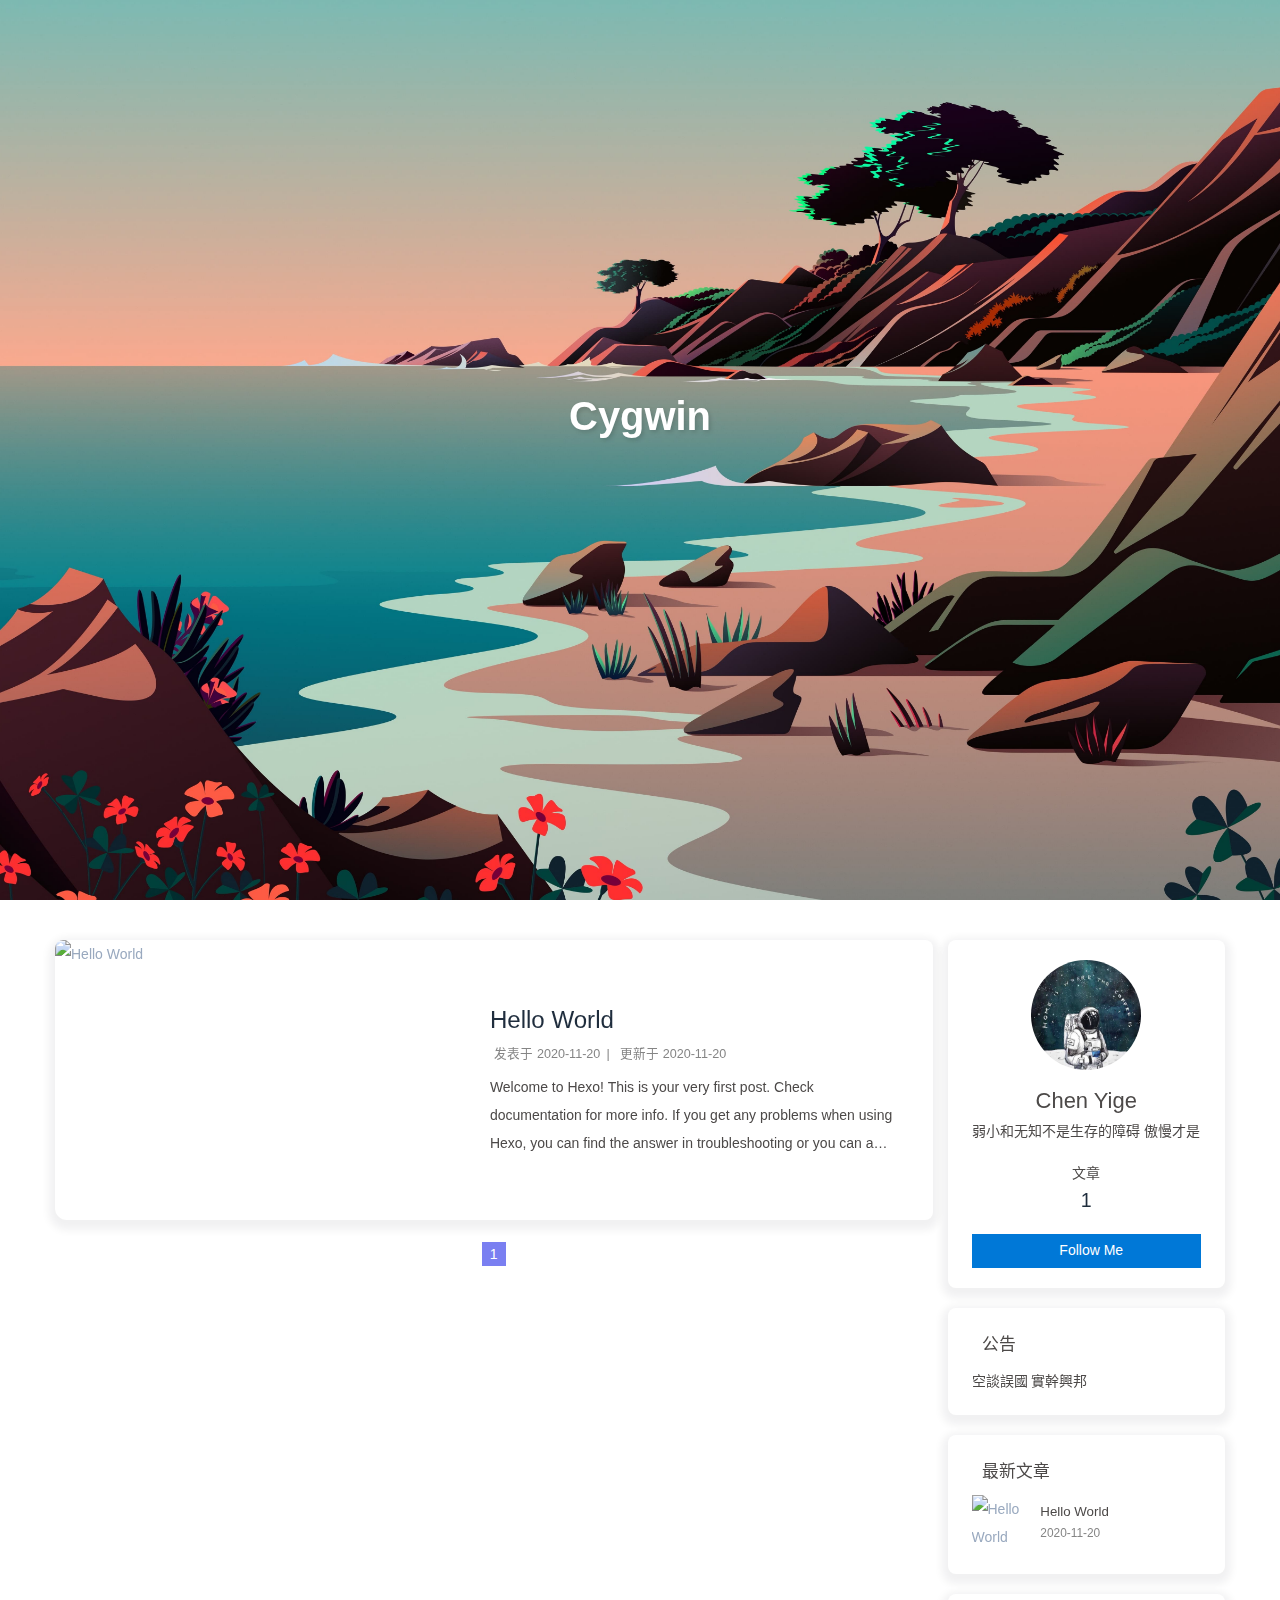
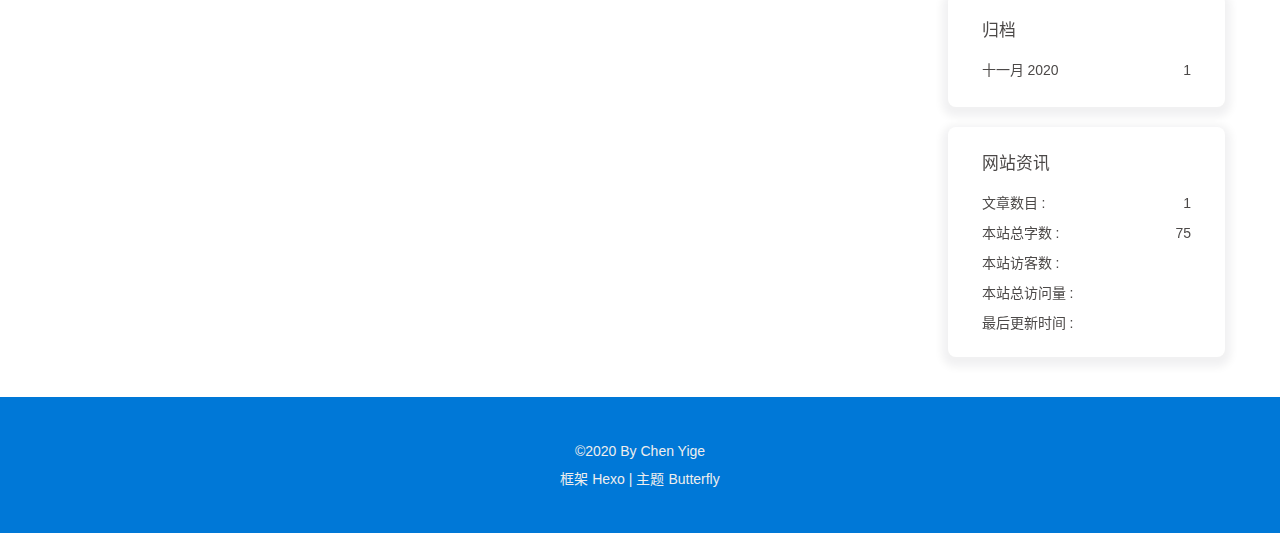
==== index.html @ 8d280da7 "Site updated: 2020-11-21 14:42:34" ====
<!DOCTYPE html><html lang="zh-CN" data-theme="light"><head><meta charset="UTF-8"><meta http-equiv="X-UA-Compatible" content="IE=edge"><meta name="viewport" content="width=device-width,initial-scale=1"><title>Cygwin</title><meta name="author" content="Chen Yige"><meta name="copyright" content="Chen Yige"><meta name="format-detection" content="telephone=no"><meta name="theme-color" content="#ffffff"><meta http-equiv="Cache-Control" content="no-transform"><meta http-equiv="Cache-Control" content="no-siteapp"><meta name="description" content="弱小和无知不是生存的障碍 傲慢才是">
<meta property="og:type" content="website">
<meta property="og:title" content="Cygwin">
<meta property="og:url" content="http://example.com/index.html">
<meta property="og:site_name" content="Cygwin">
<meta property="og:description" content="弱小和无知不是生存的障碍 傲慢才是">
<meta property="og:locale" content="zh_CN">
<meta property="og:image" content="http://example.com/images/avatar.jpg">
<meta property="article:author" content="Chen Yige">
<meta name="twitter:card" content="summary">
<meta name="twitter:image" content="http://example.com/images/avatar.jpg"><link rel="shortcut icon" href="/images/avatar2.jpg"><link rel="canonical" href="http://example.com/"><link rel="preconnect" href="//cdn.jsdelivr.net"/><link rel="preconnect" href="//busuanzi.ibruce.info"/><link rel="stylesheet" href="/css/index.css"><link rel="stylesheet" href="https://cdn.jsdelivr.net/npm/@fortawesome/fontawesome-free/css/all.min.css"><link rel="stylesheet" href="https://cdn.jsdelivr.net/npm/@fancyapps/fancybox@latest/dist/jquery.fancybox.min.css"><script>var GLOBAL_CONFIG = { 
  root: '/',
  hexoversion: '5.2.0',
  algolia: undefined,
  localSearch: undefined,
  translate: undefined,
  noticeOutdate: undefined,
  highlight: {"plugin":"highlighjs","highlightCopy":true,"highlightLang":true},
  copy: {
    success: '复制成功',
    error: '复制错误',
    noSupport: '浏览器不支持'
  },
  relativeDate: {
    homepage: false,
    post: false
  },
  runtime: '',
  date_suffix: {
    just: '刚刚',
    min: '分钟前',
    hour: '小时前',
    day: '天前',
    month: '个月前'
  },
  copyright: undefined,
  ClickShowText: undefined,
  lightbox: 'fancybox',
  Snackbar: undefined,
  justifiedGallery: {
    js: 'https://cdn.jsdelivr.net/npm/justifiedGallery/dist/js/jquery.justifiedGallery.min.js',
    css: 'https://cdn.jsdelivr.net/npm/justifiedGallery/dist/css/justifiedGallery.min.css'
  },
  isPhotoFigcaption: false,
  islazyload: false,
  isanchor: false
};

var saveToLocal = {
  set: function setWithExpiry(key, value, ttl) {
    const now = new Date()
    const expiryDay = ttl * 86400000
    const item = {
      value: value,
      expiry: now.getTime() + expiryDay,
    }
    localStorage.setItem(key, JSON.stringify(item))
  },

  get: function getWithExpiry(key) {
    const itemStr = localStorage.getItem(key)

    if (!itemStr) {
      return undefined
    }
    const item = JSON.parse(itemStr)
    const now = new Date()

    if (now.getTime() > item.expiry) {
      localStorage.removeItem(key)
      return undefined
    }
    return item.value
  }
}</script><script id="config_change">var GLOBAL_CONFIG_SITE = { 
  isPost: false,
  isHome: true,
  isHighlightShrink: true,
  isSidebar: false,
  postUpdate: '2020-11-21 14:42:32'
}</script><noscript><style type="text/css">
  #nav {
    opacity: 1
  }
  .justified-gallery img {
    opacity: 1
  }

  #recent-posts time,
  #post-meta time {
    display: inline !important
  }
</style></noscript><script>(function () {
  window.activateDarkMode = function () {
    document.documentElement.setAttribute('data-theme', 'dark')
    if (document.querySelector('meta[name="theme-color"]') !== null) {
      document.querySelector('meta[name="theme-color"]').setAttribute('content', '#0d0d0d')
    }
  }
  window.activateLightMode = function () {
    document.documentElement.setAttribute('data-theme', 'light')
    if (document.querySelector('meta[name="theme-color"]') !== null) {
      document.querySelector('meta[name="theme-color"]').setAttribute('content', '#ffffff')
    }
  }

  const autoChangeMode = '1'
  const t = saveToLocal.get('theme')
  if (autoChangeMode === '1') {
    const isDarkMode = window.matchMedia('(prefers-color-scheme: dark)').matches
    const isLightMode = window.matchMedia('(prefers-color-scheme: light)').matches
    const isNotSpecified = window.matchMedia('(prefers-color-scheme: no-preference)').matches
    const hasNoSupport = !isDarkMode && !isLightMode && !isNotSpecified

    if (t === undefined) {
      if (isLightMode) activateLightMode()
      else if (isDarkMode) activateDarkMode()
      else if (isNotSpecified || hasNoSupport) {
        const now = new Date()
        const hour = now.getHours()
        const isNight = hour <= 6 || hour >= 18
        isNight ? activateDarkMode() : activateLightMode()
      }
      window.matchMedia('(prefers-color-scheme: dark)').addListener(function (e) {
        if (saveToLocal.get('theme') === undefined) {
          e.matches ? activateDarkMode() : activateLightMode()
        }
      })
    } else if (t === 'light') activateLightMode()
    else activateDarkMode()
  } else if (autoChangeMode === '2') {
    const now = new Date()
    const hour = now.getHours()
    const isNight = hour <= 6 || hour >= 18
    if (t === undefined) isNight ? activateDarkMode() : activateLightMode()
    else if (t === 'light') activateLightMode()
    else activateDarkMode()
  } else {
    if (t === 'dark') activateDarkMode()
    else if (t === 'light') activateLightMode()
  }
})()</script><meta name="generator" content="Hexo 5.2.0"></head><body><div id="mobile-sidebar"><div id="menu_mask"></div><div id="mobile-sidebar-menus"><div class="mobile_author_icon"><img class="avatar-img" src="/images/avatar.jpg" onerror="onerror=null;src='/img/friend_404.gif'" alt="avatar"/></div><div class="mobile_post_data"><div class="mobile_data_item is-center"><div class="mobile_data_link"><a href="/archives/"><div class="headline">文章</div><div class="length_num">1</div></a></div></div></div><hr/><div class="menus_items"><div class="menus_item"><a class="site-page" href="/"><i class="fa-fw fas fa-home"></i><span> 主页</span></a></div><div class="menus_item"><a class="site-page" href="/archives/"><i class="fa-fw fas fa-archive"></i><span> 归档</span></a></div><div class="menus_item"><a class="site-page" href="javascript:void(0);"><i class="fa-fw fas fa-list"></i><span> 清单</span><i class="fas fa-chevron-down expand"></i></a><ul class="menus_item_child"><li><a class="site-page" href="/music/"><i class="fa-fw fas fa-music"></i><span> 音乐</span></a></li></ul></div></div></div></div><div id="body-wrap"><div id="web_bg"></div><header class="full_page" id="page-header" style="background-image: url(/images/wallpaper.jpg)"><nav id="nav"><span id="blog_name"><a id="site-name" href="/">Cygwin</a></span><span id="menus"><div class="menus_items"><div class="menus_item"><a class="site-page" href="/"><i class="fa-fw fas fa-home"></i><span> 主页</span></a></div><div class="menus_item"><a class="site-page" href="/archives/"><i class="fa-fw fas fa-archive"></i><span> 归档</span></a></div><div class="menus_item"><a class="site-page" href="javascript:void(0);"><i class="fa-fw fas fa-list"></i><span> 清单</span><i class="fas fa-chevron-down expand"></i></a><ul class="menus_item_child"><li><a class="site-page" href="/music/"><i class="fa-fw fas fa-music"></i><span> 音乐</span></a></li></ul></div></div><span class="close" id="toggle-menu"><a class="site-page"><i class="fas fa-bars fa-fw"></i></a></span></span></nav><div id="site-info"><h1 id="site-title">Cygwin</h1><div id="site-subtitle"><span id="subtitle"></span></div></div><div id="scroll-down"><i class="fas fa-angle-down scroll-down-effects"></i></div></header><main class="layout_page" id="content-inner"><div class="recent-posts" id="recent-posts"><div class="recent-post-item"><div class="post_cover left_radius"><a href="/2020/11/20/hello-world/" title="Hello World">     <img class="post_bg" src="https://cdn.jsdelivr.net/npm/butterfly-extsrc@1/img/default.jpg" onerror="this.onerror=null;this.src='/img/404.jpg'" alt="Hello World"></a></div><div class="recent-post-info"><a class="article-title" href="/2020/11/20/hello-world/" title="Hello World">Hello World</a><div class="article-meta-wrap"><span class="post-meta-date"><i class="far fa-calendar-alt"></i><span class="article-meta-label">发表于</span><time class="post-meta-date-created" datetime="2020-11-20T14:07:06.507Z" title="发表于 2020-11-20 22:07:06">2020-11-20</time><span class="article-meta__separator">|</span><i class="fas fa-history"></i><span class="article-meta-label">更新于</span><time class="post-meta-date-updated" datetime="2020-11-20T14:07:06.507Z" title="更新于 2020-11-20 22:07:06">2020-11-20</time></span></div><div class="content">Welcome to Hexo! This is your very first post. Check documentation for more info. If you get any problems when using Hexo, you can find the answer in troubleshooting or you can ask me on GitHub.
Quick StartCreate a new post$ hexo new &quot;My New Post&quot;

More info: Writing
Run server$ hexo server

More info: Server
Generate static files$ hexo generate

More info: Generating
Deploy to remote sites$ hexo deploy

More info: Deployment
</div></div></div><nav id="pagination"><div class="pagination"><span class="page-number current">1</span></div></nav></div><div class="aside_content" id="aside_content"><div class="card-widget card-info"><div class="card-content"><div class="card-info-avatar is-center"><img class="avatar-img" src="/images/avatar.jpg" onerror="this.onerror=null;this.src='/img/friend_404.gif'" alt="avatar"/><div class="author-info__name">Chen Yige</div><div class="author-info__description">弱小和无知不是生存的障碍 傲慢才是</div></div><div class="card-info-data"><div class="card-info-data-item is-center"><a href="/archives/"><div class="headline">文章</div><div class="length_num">1</div></a></div></div><a class="button--animated" id="card-info-btn" href="mailto:cyg2100218975@qq.com"><i class="fas fa-envelope"></i><span>Follow Me</span></a></div></div><div class="sticky_layout"><div class="card-widget card-announcement"><div class="card-content"><div class="item-headline"><i class="fas fa-bullhorn card-announcement-animation"></i><span>公告</span></div><div class="announcement_content">空談誤國 實幹興邦</div></div></div><div class="card-widget card-recent-post"><div class="card-content"><div class="item-headline"><i class="fas fa-history"></i><span>最新文章</span></div><div class="aside-list"><div class="aside-list-item"><a class="thumbnail" href="/2020/11/20/hello-world/" title="Hello World"><img src="https://cdn.jsdelivr.net/npm/butterfly-extsrc@1/img/default.jpg" onerror="this.onerror=null;this.src='/img/404.jpg'" alt="Hello World"/></a><div class="content"><a class="title" href="/2020/11/20/hello-world/" title="Hello World">Hello World</a><time datetime="2020-11-20T14:07:06.507Z" title="发表于 2020-11-20 22:07:06">2020-11-20</time></div></div></div></div></div><div class="card-widget card-archives"><div class="card-content"><div class="item-headline"><i class="fas fa-archive"></i><span>归档</span></div><ul class="card-archive-list"><li class="card-archive-list-item"><a class="card-archive-list-link" href="/archives/2020/11/"><span class="card-archive-list-date">十一月 2020</span><span class="card-archive-list-count">1</span></a></li></ul></div></div><div class="card-widget card-webinfo"><div class="card-content"><div class="item-headline"><i class="fas fa-chart-line"></i><span>网站资讯</span></div><div class="webinfo"><div class="webinfo-item"><div class="item-name">文章数目 :</div><div class="item-count">1</div></div><div class="webinfo-item"><div class="item-name">本站总字数 :</div><div class="item-count">75</div></div><div class="webinfo-item"><div class="item-name">本站访客数 :</div><div class="item-count" id="busuanzi_value_site_uv"></div></div><div class="webinfo-item"><div class="item-name">本站总访问量 :</div><div class="item-count" id="busuanzi_value_site_pv"></div></div><div class="webinfo-item"><div class="item-name">最后更新时间 :</div><div class="item-count" id="last-push-date" data-lastPushDate="2020-11-21T06:42:32.479Z"></div></div></div></div></div></div></div></main><footer id="footer"><div id="footer-wrap"><div class="copyright">&copy;2020 By Chen Yige</div><div class="framework-info"><span>框架 </span><a target="_blank" rel="noopener" href="https://hexo.io">Hexo</a><span class="footer-separator">|</span><span>主题 </span><a target="_blank" rel="noopener" href="https://github.com/jerryc127/hexo-theme-butterfly">Butterfly</a></div></div></footer></div><section id="rightside"><div id="rightside-config-hide"><button id="darkmode" type="button" title="浅色和深色模式转换"><i class="fas fa-adjust"></i></button></div><div id="rightside-config-show"><button id="rightside_config" type="button" title="设置"><i class="fas fa-cog"></i></button><button id="go-up" type="button" title="回到顶部"><i class="fas fa-arrow-up"></i></button></div></section><div><script src="https://cdn.jsdelivr.net/npm/jquery@latest/dist/jquery.min.js"></script><script src="/js/utils.js"></script><script src="/js/main.js"></script><script src="https://cdn.jsdelivr.net/npm/@fancyapps/fancybox@latest/dist/jquery.fancybox.min.js"></script><div class="js-pjax"><script>function subtitleType () {
  if (true) { 
    var typed = new Typed("#subtitle", {
      strings: "弱小和无知不是生存的障碍&#44;傲慢才是,Weakness and ignorance are not obstacles to survival&#44;but arrogance is".split(","),
      startDelay: 300,
      typeSpeed: 150,
      loop: true,
      backSpeed: 50
    })
  } else {
    document.getElementById("subtitle").innerHTML = '弱小和无知不是生存的障碍&#44;傲慢才是'
  }
}

if (true) {
  if (typeof Typed === 'function') subtitleType()
  else $.getScript('https://cdn.jsdelivr.net/npm/typed.js/lib/typed.min.js', subtitleType)
} else {
  subtitleType()
}</script><script async src="//busuanzi.ibruce.info/busuanzi/2.3/busuanzi.pure.mini.js"></script></div><canvas class="fireworks" mobile="false"></canvas><script src="https://cdn.jsdelivr.net/npm/butterfly-extsrc@1/dist/fireworks.min.js"></script></div></body></html>
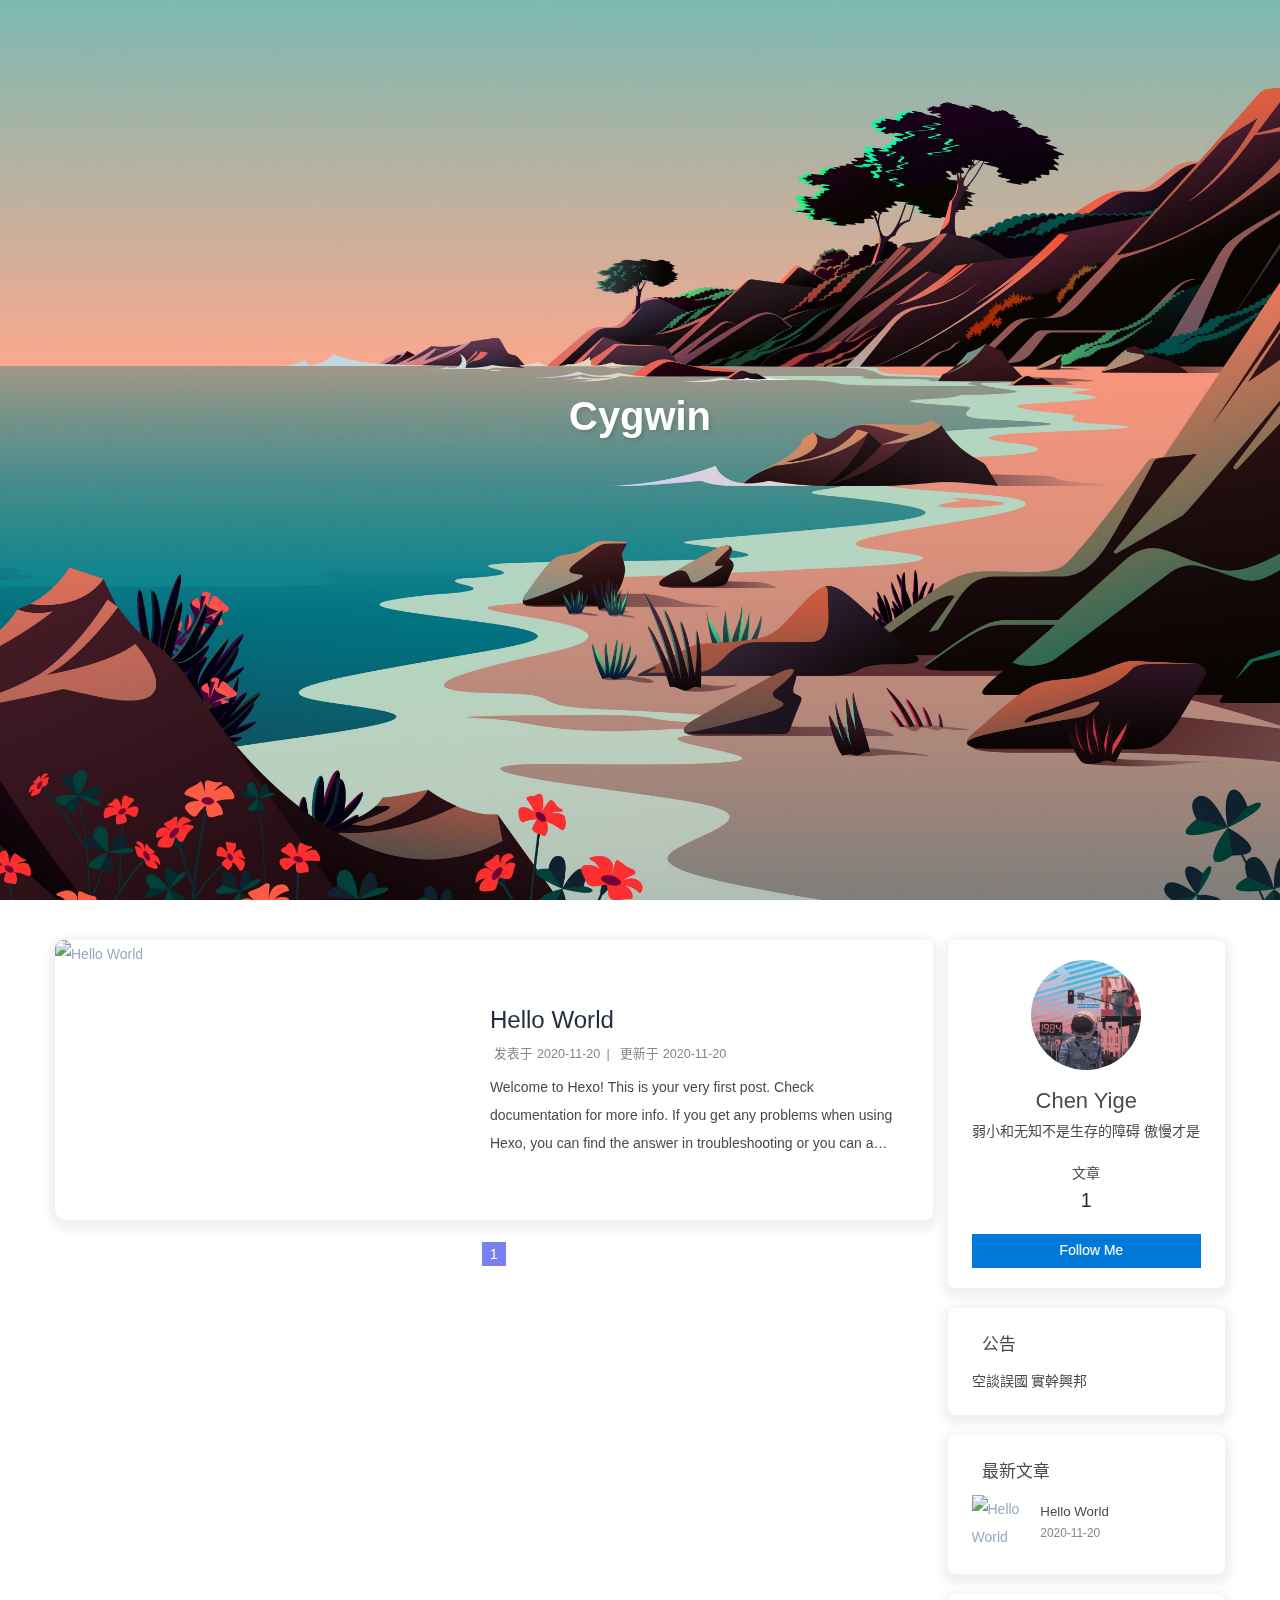
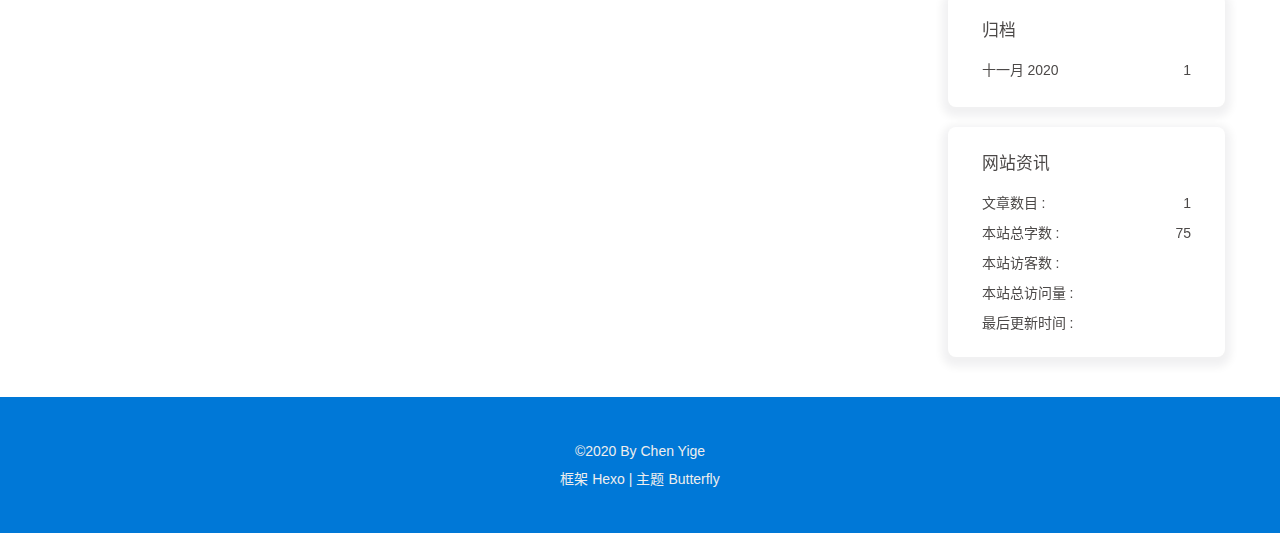
==== commit 09bf601a: "Site updated: 2020-12-27 15:33:14" ====
--- a/index.html
+++ b/index.html
@@ -77,7 +77,7 @@
   isHome: true,
   isHighlightShrink: true,
   isSidebar: false,
-  postUpdate: '2020-11-21 14:42:32'
+  postUpdate: '2020-12-26 15:58:46'
 }</script><noscript><style type="text/css">
   #nav {
     opacity: 1
@@ -139,7 +139,7 @@
     if (t === 'dark') activateDarkMode()
     else if (t === 'light') activateLightMode()
   }
-})()</script><meta name="generator" content="Hexo 5.2.0"></head><body><div id="mobile-sidebar"><div id="menu_mask"></div><div id="mobile-sidebar-menus"><div class="mobile_author_icon"><img class="avatar-img" src="/images/avatar.jpg" onerror="onerror=null;src='/img/friend_404.gif'" alt="avatar"/></div><div class="mobile_post_data"><div class="mobile_data_item is-center"><div class="mobile_data_link"><a href="/archives/"><div class="headline">文章</div><div class="length_num">1</div></a></div></div></div><hr/><div class="menus_items"><div class="menus_item"><a class="site-page" href="/"><i class="fa-fw fas fa-home"></i><span> 主页</span></a></div><div class="menus_item"><a class="site-page" href="/archives/"><i class="fa-fw fas fa-archive"></i><span> 归档</span></a></div><div class="menus_item"><a class="site-page" href="javascript:void(0);"><i class="fa-fw fas fa-list"></i><span> 清单</span><i class="fas fa-chevron-down expand"></i></a><ul class="menus_item_child"><li><a class="site-page" href="/music/"><i class="fa-fw fas fa-music"></i><span> 音乐</span></a></li></ul></div></div></div></div><div id="body-wrap"><div id="web_bg"></div><header class="full_page" id="page-header" style="background-image: url(/images/wallpaper.jpg)"><nav id="nav"><span id="blog_name"><a id="site-name" href="/">Cygwin</a></span><span id="menus"><div class="menus_items"><div class="menus_item"><a class="site-page" href="/"><i class="fa-fw fas fa-home"></i><span> 主页</span></a></div><div class="menus_item"><a class="site-page" href="/archives/"><i class="fa-fw fas fa-archive"></i><span> 归档</span></a></div><div class="menus_item"><a class="site-page" href="javascript:void(0);"><i class="fa-fw fas fa-list"></i><span> 清单</span><i class="fas fa-chevron-down expand"></i></a><ul class="menus_item_child"><li><a class="site-page" href="/music/"><i class="fa-fw fas fa-music"></i><span> 音乐</span></a></li></ul></div></div><span class="close" id="toggle-menu"><a class="site-page"><i class="fas fa-bars fa-fw"></i></a></span></span></nav><div id="site-info"><h1 id="site-title">Cygwin</h1><div id="site-subtitle"><span id="subtitle"></span></div></div><div id="scroll-down"><i class="fas fa-angle-down scroll-down-effects"></i></div></header><main class="layout_page" id="content-inner"><div class="recent-posts" id="recent-posts"><div class="recent-post-item"><div class="post_cover left_radius"><a href="/2020/11/20/hello-world/" title="Hello World">     <img class="post_bg" src="https://cdn.jsdelivr.net/npm/butterfly-extsrc@1/img/default.jpg" onerror="this.onerror=null;this.src='/img/404.jpg'" alt="Hello World"></a></div><div class="recent-post-info"><a class="article-title" href="/2020/11/20/hello-world/" title="Hello World">Hello World</a><div class="article-meta-wrap"><span class="post-meta-date"><i class="far fa-calendar-alt"></i><span class="article-meta-label">发表于</span><time class="post-meta-date-created" datetime="2020-11-20T14:07:06.507Z" title="发表于 2020-11-20 22:07:06">2020-11-20</time><span class="article-meta__separator">|</span><i class="fas fa-history"></i><span class="article-meta-label">更新于</span><time class="post-meta-date-updated" datetime="2020-11-20T14:07:06.507Z" title="更新于 2020-11-20 22:07:06">2020-11-20</time></span></div><div class="content">Welcome to Hexo! This is your very first post. Check documentation for more info. If you get any problems when using Hexo, you can find the answer in troubleshooting or you can ask me on GitHub.
+})()</script><meta name="generator" content="Hexo 5.2.0"></head><body><div id="mobile-sidebar"><div id="menu_mask"></div><div id="mobile-sidebar-menus"><div class="mobile_author_icon"><img class="avatar-img" src="/images/avatar.jpg" onerror="onerror=null;src='/img/friend_404.gif'" alt="avatar"/></div><div class="mobile_post_data"><div class="mobile_data_item is-center"><div class="mobile_data_link"><a href="/archives/"><div class="headline">文章</div><div class="length_num">1</div></a></div></div></div><hr/><div class="menus_items"><div class="menus_item"><a class="site-page" href="/"><i class="fa-fw fas fa-home"></i><span> 主页</span></a></div><div class="menus_item"><a class="site-page" href="/archives/"><i class="fa-fw fas fa-archive"></i><span> 归档</span></a></div><div class="menus_item"><a class="site-page" href="/music/"><i class="fa-fw fas fa-music"></i><span> 音乐</span></a></div><div class="menus_item"><a class="site-page" href="/resources/"><i class="fa-fw fas fa-folder"></i><span> 资源</span></a></div></div></div></div><div id="body-wrap"><div id="web_bg"></div><header class="full_page" id="page-header" style="background-image: url(/images/wallpaper.jpg)"><nav id="nav"><span id="blog_name"><a id="site-name" href="/">Cygwin</a></span><span id="menus"><div class="menus_items"><div class="menus_item"><a class="site-page" href="/"><i class="fa-fw fas fa-home"></i><span> 主页</span></a></div><div class="menus_item"><a class="site-page" href="/archives/"><i class="fa-fw fas fa-archive"></i><span> 归档</span></a></div><div class="menus_item"><a class="site-page" href="/music/"><i class="fa-fw fas fa-music"></i><span> 音乐</span></a></div><div class="menus_item"><a class="site-page" href="/resources/"><i class="fa-fw fas fa-folder"></i><span> 资源</span></a></div></div><span class="close" id="toggle-menu"><a class="site-page"><i class="fas fa-bars fa-fw"></i></a></span></span></nav><div id="site-info"><h1 id="site-title">Cygwin</h1><div id="site-subtitle"><span id="subtitle"></span></div></div><div id="scroll-down"><i class="fas fa-angle-down scroll-down-effects"></i></div></header><main class="layout_page" id="content-inner"><div class="recent-posts" id="recent-posts"><div class="recent-post-item"><div class="post_cover left_radius"><a href="/2020/11/20/hello-world/" title="Hello World">     <img class="post_bg" src="https://cdn.jsdelivr.net/npm/butterfly-extsrc@1/img/default.jpg" onerror="this.onerror=null;this.src='/img/404.jpg'" alt="Hello World"></a></div><div class="recent-post-info"><a class="article-title" href="/2020/11/20/hello-world/" title="Hello World">Hello World</a><div class="article-meta-wrap"><span class="post-meta-date"><i class="far fa-calendar-alt"></i><span class="article-meta-label">发表于</span><time class="post-meta-date-created" datetime="2020-11-20T14:07:06.507Z" title="发表于 2020-11-20 22:07:06">2020-11-20</time><span class="article-meta__separator">|</span><i class="fas fa-history"></i><span class="article-meta-label">更新于</span><time class="post-meta-date-updated" datetime="2020-11-20T14:07:06.507Z" title="更新于 2020-11-20 22:07:06">2020-11-20</time></span></div><div class="content">Welcome to Hexo! This is your very first post. Check documentation for more info. If you get any problems when using Hexo, you can find the answer in troubleshooting or you can ask me on GitHub.
 Quick StartCreate a new post$ hexo new &quot;My New Post&quot;
 
 More info: Writing
@@ -152,17 +152,17 @@
 Deploy to remote sites$ hexo deploy
 
 More info: Deployment
-</div></div></div><nav id="pagination"><div class="pagination"><span class="page-number current">1</span></div></nav></div><div class="aside_content" id="aside_content"><div class="card-widget card-info"><div class="card-content"><div class="card-info-avatar is-center"><img class="avatar-img" src="/images/avatar.jpg" onerror="this.onerror=null;this.src='/img/friend_404.gif'" alt="avatar"/><div class="author-info__name">Chen Yige</div><div class="author-info__description">弱小和无知不是生存的障碍 傲慢才是</div></div><div class="card-info-data"><div class="card-info-data-item is-center"><a href="/archives/"><div class="headline">文章</div><div class="length_num">1</div></a></div></div><a class="button--animated" id="card-info-btn" href="mailto:cyg2100218975@qq.com"><i class="fas fa-envelope"></i><span>Follow Me</span></a></div></div><div class="sticky_layout"><div class="card-widget card-announcement"><div class="card-content"><div class="item-headline"><i class="fas fa-bullhorn card-announcement-animation"></i><span>公告</span></div><div class="announcement_content">空談誤國 實幹興邦</div></div></div><div class="card-widget card-recent-post"><div class="card-content"><div class="item-headline"><i class="fas fa-history"></i><span>最新文章</span></div><div class="aside-list"><div class="aside-list-item"><a class="thumbnail" href="/2020/11/20/hello-world/" title="Hello World"><img src="https://cdn.jsdelivr.net/npm/butterfly-extsrc@1/img/default.jpg" onerror="this.onerror=null;this.src='/img/404.jpg'" alt="Hello World"/></a><div class="content"><a class="title" href="/2020/11/20/hello-world/" title="Hello World">Hello World</a><time datetime="2020-11-20T14:07:06.507Z" title="发表于 2020-11-20 22:07:06">2020-11-20</time></div></div></div></div></div><div class="card-widget card-archives"><div class="card-content"><div class="item-headline"><i class="fas fa-archive"></i><span>归档</span></div><ul class="card-archive-list"><li class="card-archive-list-item"><a class="card-archive-list-link" href="/archives/2020/11/"><span class="card-archive-list-date">十一月 2020</span><span class="card-archive-list-count">1</span></a></li></ul></div></div><div class="card-widget card-webinfo"><div class="card-content"><div class="item-headline"><i class="fas fa-chart-line"></i><span>网站资讯</span></div><div class="webinfo"><div class="webinfo-item"><div class="item-name">文章数目 :</div><div class="item-count">1</div></div><div class="webinfo-item"><div class="item-name">本站总字数 :</div><div class="item-count">75</div></div><div class="webinfo-item"><div class="item-name">本站访客数 :</div><div class="item-count" id="busuanzi_value_site_uv"></div></div><div class="webinfo-item"><div class="item-name">本站总访问量 :</div><div class="item-count" id="busuanzi_value_site_pv"></div></div><div class="webinfo-item"><div class="item-name">最后更新时间 :</div><div class="item-count" id="last-push-date" data-lastPushDate="2020-11-21T06:42:32.479Z"></div></div></div></div></div></div></div></main><footer id="footer"><div id="footer-wrap"><div class="copyright">&copy;2020 By Chen Yige</div><div class="framework-info"><span>框架 </span><a target="_blank" rel="noopener" href="https://hexo.io">Hexo</a><span class="footer-separator">|</span><span>主题 </span><a target="_blank" rel="noopener" href="https://github.com/jerryc127/hexo-theme-butterfly">Butterfly</a></div></div></footer></div><section id="rightside"><div id="rightside-config-hide"><button id="darkmode" type="button" title="浅色和深色模式转换"><i class="fas fa-adjust"></i></button></div><div id="rightside-config-show"><button id="rightside_config" type="button" title="设置"><i class="fas fa-cog"></i></button><button id="go-up" type="button" title="回到顶部"><i class="fas fa-arrow-up"></i></button></div></section><div><script src="https://cdn.jsdelivr.net/npm/jquery@latest/dist/jquery.min.js"></script><script src="/js/utils.js"></script><script src="/js/main.js"></script><script src="https://cdn.jsdelivr.net/npm/@fancyapps/fancybox@latest/dist/jquery.fancybox.min.js"></script><div class="js-pjax"><script>function subtitleType () {
+</div></div></div><nav id="pagination"><div class="pagination"><span class="page-number current">1</span></div></nav></div><div class="aside_content" id="aside_content"><div class="card-widget card-info"><div class="card-content"><div class="card-info-avatar is-center"><img class="avatar-img" src="/images/avatar.jpg" onerror="this.onerror=null;this.src='/img/friend_404.gif'" alt="avatar"/><div class="author-info__name">Chen Yige</div><div class="author-info__description">弱小和无知不是生存的障碍 傲慢才是</div></div><div class="card-info-data"><div class="card-info-data-item is-center"><a href="/archives/"><div class="headline">文章</div><div class="length_num">1</div></a></div></div><a class="button--animated" id="card-info-btn" href="mailto:cyg2100218975@qq.com"><i class="fas fa-envelope"></i><span>Follow Me</span></a></div></div><div class="sticky_layout"><div class="card-widget card-announcement"><div class="card-content"><div class="item-headline"><i class="fas fa-bullhorn card-announcement-animation"></i><span>公告</span></div><div class="announcement_content">空談誤國 實幹興邦</div></div></div><div class="card-widget card-recent-post"><div class="card-content"><div class="item-headline"><i class="fas fa-history"></i><span>最新文章</span></div><div class="aside-list"><div class="aside-list-item"><a class="thumbnail" href="/2020/11/20/hello-world/" title="Hello World"><img src="https://cdn.jsdelivr.net/npm/butterfly-extsrc@1/img/default.jpg" onerror="this.onerror=null;this.src='/img/404.jpg'" alt="Hello World"/></a><div class="content"><a class="title" href="/2020/11/20/hello-world/" title="Hello World">Hello World</a><time datetime="2020-11-20T14:07:06.507Z" title="发表于 2020-11-20 22:07:06">2020-11-20</time></div></div></div></div></div><div class="card-widget card-archives"><div class="card-content"><div class="item-headline"><i class="fas fa-archive"></i><span>归档</span></div><ul class="card-archive-list"><li class="card-archive-list-item"><a class="card-archive-list-link" href="/archives/2020/11/"><span class="card-archive-list-date">十一月 2020</span><span class="card-archive-list-count">1</span></a></li></ul></div></div><div class="card-widget card-webinfo"><div class="card-content"><div class="item-headline"><i class="fas fa-chart-line"></i><span>网站资讯</span></div><div class="webinfo"><div class="webinfo-item"><div class="item-name">文章数目 :</div><div class="item-count">1</div></div><div class="webinfo-item"><div class="item-name">本站总字数 :</div><div class="item-count">75</div></div><div class="webinfo-item"><div class="item-name">本站访客数 :</div><div class="item-count" id="busuanzi_value_site_uv"></div></div><div class="webinfo-item"><div class="item-name">本站总访问量 :</div><div class="item-count" id="busuanzi_value_site_pv"></div></div><div class="webinfo-item"><div class="item-name">最后更新时间 :</div><div class="item-count" id="last-push-date" data-lastPushDate="2020-12-26T07:58:46.900Z"></div></div></div></div></div></div></div></main><footer id="footer"><div id="footer-wrap"><div class="copyright">&copy;2020 By Chen Yige</div><div class="framework-info"><span>框架 </span><a target="_blank" rel="noopener" href="https://hexo.io">Hexo</a><span class="footer-separator">|</span><span>主题 </span><a target="_blank" rel="noopener" href="https://github.com/jerryc127/hexo-theme-butterfly">Butterfly</a></div></div></footer></div><section id="rightside"><div id="rightside-config-hide"><button id="darkmode" type="button" title="浅色和深色模式转换"><i class="fas fa-adjust"></i></button></div><div id="rightside-config-show"><button id="rightside_config" type="button" title="设置"><i class="fas fa-cog"></i></button><button id="go-up" type="button" title="回到顶部"><i class="fas fa-arrow-up"></i></button></div></section><div><script src="https://cdn.jsdelivr.net/npm/jquery@latest/dist/jquery.min.js"></script><script src="/js/utils.js"></script><script src="/js/main.js"></script><script src="https://cdn.jsdelivr.net/npm/@fancyapps/fancybox@latest/dist/jquery.fancybox.min.js"></script><div class="js-pjax"><script>function subtitleType () {
   if (true) { 
     var typed = new Typed("#subtitle", {
-      strings: "弱小和无知不是生存的障碍&#44;傲慢才是,Weakness and ignorance are not obstacles to survival&#44;but arrogance is".split(","),
+      strings: "天下之至拙&#44; 能胜天下之至巧,Weakness and ignorance are not obstacles to survival&#44; but arrogance is".split(","),
       startDelay: 300,
       typeSpeed: 150,
       loop: true,
       backSpeed: 50
     })
   } else {
-    document.getElementById("subtitle").innerHTML = '弱小和无知不是生存的障碍&#44;傲慢才是'
+    document.getElementById("subtitle").innerHTML = '天下之至拙&#44; 能胜天下之至巧'
   }
 }
 
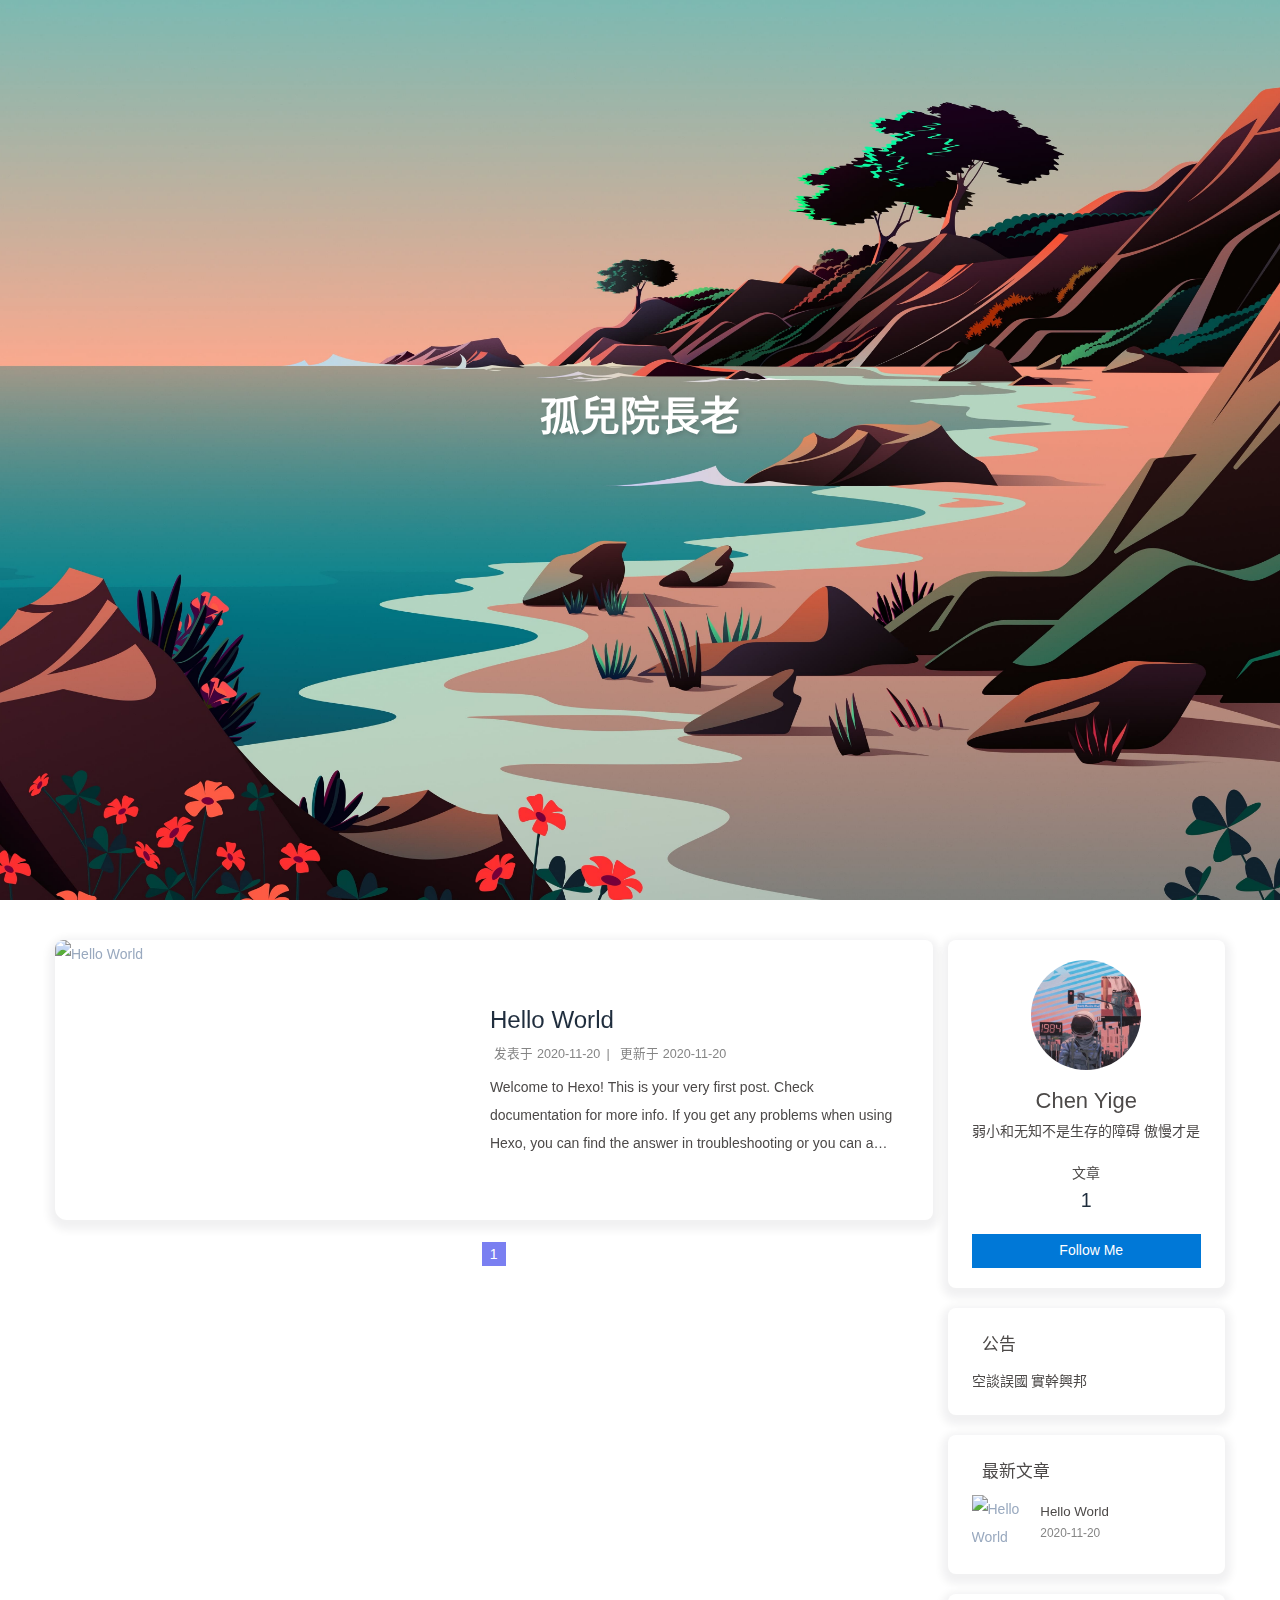
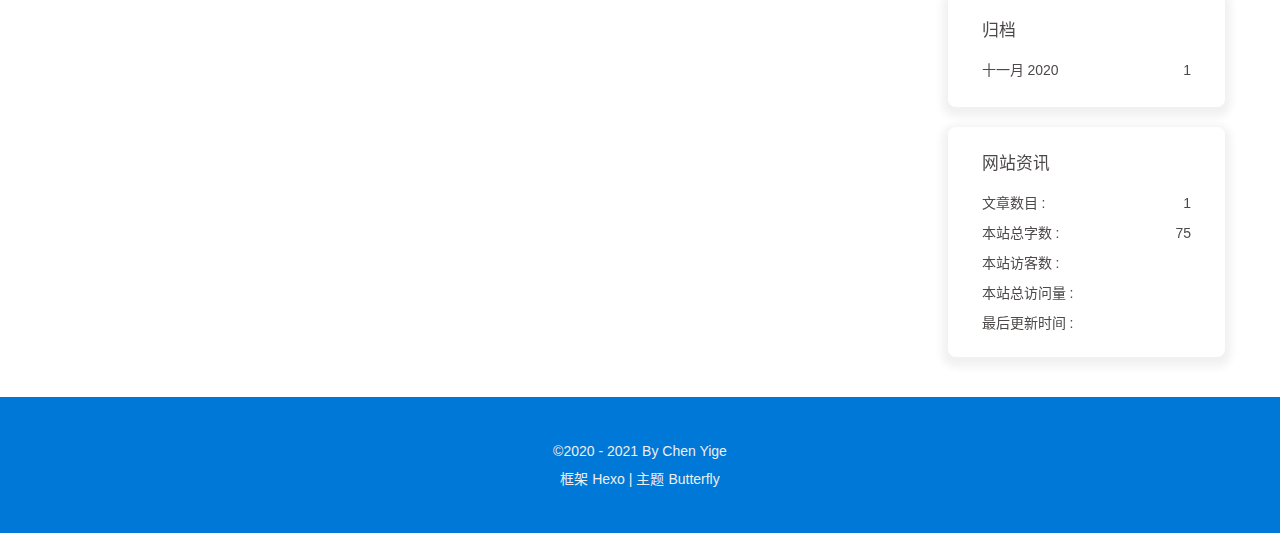
==== commit d3bd7417: "Site updated: 2021-03-14 11:47:32" ====
--- a/index.html
+++ b/index.html
@@ -1,8 +1,8 @@
-<!DOCTYPE html><html lang="zh-CN" data-theme="light"><head><meta charset="UTF-8"><meta http-equiv="X-UA-Compatible" content="IE=edge"><meta name="viewport" content="width=device-width,initial-scale=1"><title>Cygwin</title><meta name="author" content="Chen Yige"><meta name="copyright" content="Chen Yige"><meta name="format-detection" content="telephone=no"><meta name="theme-color" content="#ffffff"><meta http-equiv="Cache-Control" content="no-transform"><meta http-equiv="Cache-Control" content="no-siteapp"><meta name="description" content="弱小和无知不是生存的障碍 傲慢才是">
+<!DOCTYPE html><html lang="zh-CN" data-theme="light"><head><meta charset="UTF-8"><meta http-equiv="X-UA-Compatible" content="IE=edge"><meta name="viewport" content="width=device-width,initial-scale=1"><title>孤兒院長老</title><meta name="author" content="Chen Yige"><meta name="copyright" content="Chen Yige"><meta name="format-detection" content="telephone=no"><meta name="theme-color" content="#ffffff"><meta http-equiv="Cache-Control" content="no-transform"><meta http-equiv="Cache-Control" content="no-siteapp"><meta name="description" content="弱小和无知不是生存的障碍 傲慢才是">
 <meta property="og:type" content="website">
-<meta property="og:title" content="Cygwin">
+<meta property="og:title" content="孤兒院長老">
 <meta property="og:url" content="http://example.com/index.html">
-<meta property="og:site_name" content="Cygwin">
+<meta property="og:site_name" content="孤兒院長老">
 <meta property="og:description" content="弱小和无知不是生存的障碍 傲慢才是">
 <meta property="og:locale" content="zh_CN">
 <meta property="og:image" content="http://example.com/images/avatar.jpg">
@@ -77,7 +77,7 @@
   isHome: true,
   isHighlightShrink: true,
   isSidebar: false,
-  postUpdate: '2020-12-26 15:58:46'
+  postUpdate: '2021-03-14 11:46:22'
 }</script><noscript><style type="text/css">
   #nav {
     opacity: 1
@@ -139,7 +139,7 @@
     if (t === 'dark') activateDarkMode()
     else if (t === 'light') activateLightMode()
   }
-})()</script><meta name="generator" content="Hexo 5.2.0"></head><body><div id="mobile-sidebar"><div id="menu_mask"></div><div id="mobile-sidebar-menus"><div class="mobile_author_icon"><img class="avatar-img" src="/images/avatar.jpg" onerror="onerror=null;src='/img/friend_404.gif'" alt="avatar"/></div><div class="mobile_post_data"><div class="mobile_data_item is-center"><div class="mobile_data_link"><a href="/archives/"><div class="headline">文章</div><div class="length_num">1</div></a></div></div></div><hr/><div class="menus_items"><div class="menus_item"><a class="site-page" href="/"><i class="fa-fw fas fa-home"></i><span> 主页</span></a></div><div class="menus_item"><a class="site-page" href="/archives/"><i class="fa-fw fas fa-archive"></i><span> 归档</span></a></div><div class="menus_item"><a class="site-page" href="/music/"><i class="fa-fw fas fa-music"></i><span> 音乐</span></a></div><div class="menus_item"><a class="site-page" href="/resources/"><i class="fa-fw fas fa-folder"></i><span> 资源</span></a></div></div></div></div><div id="body-wrap"><div id="web_bg"></div><header class="full_page" id="page-header" style="background-image: url(/images/wallpaper.jpg)"><nav id="nav"><span id="blog_name"><a id="site-name" href="/">Cygwin</a></span><span id="menus"><div class="menus_items"><div class="menus_item"><a class="site-page" href="/"><i class="fa-fw fas fa-home"></i><span> 主页</span></a></div><div class="menus_item"><a class="site-page" href="/archives/"><i class="fa-fw fas fa-archive"></i><span> 归档</span></a></div><div class="menus_item"><a class="site-page" href="/music/"><i class="fa-fw fas fa-music"></i><span> 音乐</span></a></div><div class="menus_item"><a class="site-page" href="/resources/"><i class="fa-fw fas fa-folder"></i><span> 资源</span></a></div></div><span class="close" id="toggle-menu"><a class="site-page"><i class="fas fa-bars fa-fw"></i></a></span></span></nav><div id="site-info"><h1 id="site-title">Cygwin</h1><div id="site-subtitle"><span id="subtitle"></span></div></div><div id="scroll-down"><i class="fas fa-angle-down scroll-down-effects"></i></div></header><main class="layout_page" id="content-inner"><div class="recent-posts" id="recent-posts"><div class="recent-post-item"><div class="post_cover left_radius"><a href="/2020/11/20/hello-world/" title="Hello World">     <img class="post_bg" src="https://cdn.jsdelivr.net/npm/butterfly-extsrc@1/img/default.jpg" onerror="this.onerror=null;this.src='/img/404.jpg'" alt="Hello World"></a></div><div class="recent-post-info"><a class="article-title" href="/2020/11/20/hello-world/" title="Hello World">Hello World</a><div class="article-meta-wrap"><span class="post-meta-date"><i class="far fa-calendar-alt"></i><span class="article-meta-label">发表于</span><time class="post-meta-date-created" datetime="2020-11-20T14:07:06.507Z" title="发表于 2020-11-20 22:07:06">2020-11-20</time><span class="article-meta__separator">|</span><i class="fas fa-history"></i><span class="article-meta-label">更新于</span><time class="post-meta-date-updated" datetime="2020-11-20T14:07:06.507Z" title="更新于 2020-11-20 22:07:06">2020-11-20</time></span></div><div class="content">Welcome to Hexo! This is your very first post. Check documentation for more info. If you get any problems when using Hexo, you can find the answer in troubleshooting or you can ask me on GitHub.
+})()</script><meta name="generator" content="Hexo 5.2.0"></head><body><div id="mobile-sidebar"><div id="menu_mask"></div><div id="mobile-sidebar-menus"><div class="mobile_author_icon"><img class="avatar-img" src="/images/avatar.jpg" onerror="onerror=null;src='/img/friend_404.gif'" alt="avatar"/></div><div class="mobile_post_data"><div class="mobile_data_item is-center"><div class="mobile_data_link"><a href="/archives/"><div class="headline">文章</div><div class="length_num">1</div></a></div></div></div><hr/><div class="menus_items"><div class="menus_item"><a class="site-page" href="/"><i class="fa-fw fas fa-home"></i><span> 主页</span></a></div><div class="menus_item"><a class="site-page" href="/archives/"><i class="fa-fw fas fa-archive"></i><span> 归档</span></a></div><div class="menus_item"><a class="site-page" href="/music/"><i class="fa-fw fas fa-music"></i><span> 音乐</span></a></div><div class="menus_item"><a class="site-page" href="/resources/"><i class="fa-fw fas fa-folder"></i><span> 资源</span></a></div></div></div></div><div id="body-wrap"><div id="web_bg"></div><header class="full_page" id="page-header" style="background-image: url(/images/wallpaper.jpg)"><nav id="nav"><span id="blog_name"><a id="site-name" href="/">孤兒院長老</a></span><span id="menus"><div class="menus_items"><div class="menus_item"><a class="site-page" href="/"><i class="fa-fw fas fa-home"></i><span> 主页</span></a></div><div class="menus_item"><a class="site-page" href="/archives/"><i class="fa-fw fas fa-archive"></i><span> 归档</span></a></div><div class="menus_item"><a class="site-page" href="/music/"><i class="fa-fw fas fa-music"></i><span> 音乐</span></a></div><div class="menus_item"><a class="site-page" href="/resources/"><i class="fa-fw fas fa-folder"></i><span> 资源</span></a></div></div><span class="close" id="toggle-menu"><a class="site-page"><i class="fas fa-bars fa-fw"></i></a></span></span></nav><div id="site-info"><h1 id="site-title">孤兒院長老</h1><div id="site-subtitle"><span id="subtitle"></span></div></div><div id="scroll-down"><i class="fas fa-angle-down scroll-down-effects"></i></div></header><main class="layout_page" id="content-inner"><div class="recent-posts" id="recent-posts"><div class="recent-post-item"><div class="post_cover left_radius"><a href="/2020/11/20/hello-world/" title="Hello World">     <img class="post_bg" src="https://cdn.jsdelivr.net/npm/butterfly-extsrc@1/img/default.jpg" onerror="this.onerror=null;this.src='/img/404.jpg'" alt="Hello World"></a></div><div class="recent-post-info"><a class="article-title" href="/2020/11/20/hello-world/" title="Hello World">Hello World</a><div class="article-meta-wrap"><span class="post-meta-date"><i class="far fa-calendar-alt"></i><span class="article-meta-label">发表于</span><time class="post-meta-date-created" datetime="2020-11-20T14:07:06.507Z" title="发表于 2020-11-20 22:07:06">2020-11-20</time><span class="article-meta__separator">|</span><i class="fas fa-history"></i><span class="article-meta-label">更新于</span><time class="post-meta-date-updated" datetime="2020-11-20T14:07:06.507Z" title="更新于 2020-11-20 22:07:06">2020-11-20</time></span></div><div class="content">Welcome to Hexo! This is your very first post. Check documentation for more info. If you get any problems when using Hexo, you can find the answer in troubleshooting or you can ask me on GitHub.
 Quick StartCreate a new post$ hexo new &quot;My New Post&quot;
 
 More info: Writing
@@ -152,17 +152,17 @@
 Deploy to remote sites$ hexo deploy
 
 More info: Deployment
-</div></div></div><nav id="pagination"><div class="pagination"><span class="page-number current">1</span></div></nav></div><div class="aside_content" id="aside_content"><div class="card-widget card-info"><div class="card-content"><div class="card-info-avatar is-center"><img class="avatar-img" src="/images/avatar.jpg" onerror="this.onerror=null;this.src='/img/friend_404.gif'" alt="avatar"/><div class="author-info__name">Chen Yige</div><div class="author-info__description">弱小和无知不是生存的障碍 傲慢才是</div></div><div class="card-info-data"><div class="card-info-data-item is-center"><a href="/archives/"><div class="headline">文章</div><div class="length_num">1</div></a></div></div><a class="button--animated" id="card-info-btn" href="mailto:cyg2100218975@qq.com"><i class="fas fa-envelope"></i><span>Follow Me</span></a></div></div><div class="sticky_layout"><div class="card-widget card-announcement"><div class="card-content"><div class="item-headline"><i class="fas fa-bullhorn card-announcement-animation"></i><span>公告</span></div><div class="announcement_content">空談誤國 實幹興邦</div></div></div><div class="card-widget card-recent-post"><div class="card-content"><div class="item-headline"><i class="fas fa-history"></i><span>最新文章</span></div><div class="aside-list"><div class="aside-list-item"><a class="thumbnail" href="/2020/11/20/hello-world/" title="Hello World"><img src="https://cdn.jsdelivr.net/npm/butterfly-extsrc@1/img/default.jpg" onerror="this.onerror=null;this.src='/img/404.jpg'" alt="Hello World"/></a><div class="content"><a class="title" href="/2020/11/20/hello-world/" title="Hello World">Hello World</a><time datetime="2020-11-20T14:07:06.507Z" title="发表于 2020-11-20 22:07:06">2020-11-20</time></div></div></div></div></div><div class="card-widget card-archives"><div class="card-content"><div class="item-headline"><i class="fas fa-archive"></i><span>归档</span></div><ul class="card-archive-list"><li class="card-archive-list-item"><a class="card-archive-list-link" href="/archives/2020/11/"><span class="card-archive-list-date">十一月 2020</span><span class="card-archive-list-count">1</span></a></li></ul></div></div><div class="card-widget card-webinfo"><div class="card-content"><div class="item-headline"><i class="fas fa-chart-line"></i><span>网站资讯</span></div><div class="webinfo"><div class="webinfo-item"><div class="item-name">文章数目 :</div><div class="item-count">1</div></div><div class="webinfo-item"><div class="item-name">本站总字数 :</div><div class="item-count">75</div></div><div class="webinfo-item"><div class="item-name">本站访客数 :</div><div class="item-count" id="busuanzi_value_site_uv"></div></div><div class="webinfo-item"><div class="item-name">本站总访问量 :</div><div class="item-count" id="busuanzi_value_site_pv"></div></div><div class="webinfo-item"><div class="item-name">最后更新时间 :</div><div class="item-count" id="last-push-date" data-lastPushDate="2020-12-26T07:58:46.900Z"></div></div></div></div></div></div></div></main><footer id="footer"><div id="footer-wrap"><div class="copyright">&copy;2020 By Chen Yige</div><div class="framework-info"><span>框架 </span><a target="_blank" rel="noopener" href="https://hexo.io">Hexo</a><span class="footer-separator">|</span><span>主题 </span><a target="_blank" rel="noopener" href="https://github.com/jerryc127/hexo-theme-butterfly">Butterfly</a></div></div></footer></div><section id="rightside"><div id="rightside-config-hide"><button id="darkmode" type="button" title="浅色和深色模式转换"><i class="fas fa-adjust"></i></button></div><div id="rightside-config-show"><button id="rightside_config" type="button" title="设置"><i class="fas fa-cog"></i></button><button id="go-up" type="button" title="回到顶部"><i class="fas fa-arrow-up"></i></button></div></section><div><script src="https://cdn.jsdelivr.net/npm/jquery@latest/dist/jquery.min.js"></script><script src="/js/utils.js"></script><script src="/js/main.js"></script><script src="https://cdn.jsdelivr.net/npm/@fancyapps/fancybox@latest/dist/jquery.fancybox.min.js"></script><div class="js-pjax"><script>function subtitleType () {
+</div></div></div><nav id="pagination"><div class="pagination"><span class="page-number current">1</span></div></nav></div><div class="aside_content" id="aside_content"><div class="card-widget card-info"><div class="card-content"><div class="card-info-avatar is-center"><img class="avatar-img" src="/images/avatar.jpg" onerror="this.onerror=null;this.src='/img/friend_404.gif'" alt="avatar"/><div class="author-info__name">Chen Yige</div><div class="author-info__description">弱小和无知不是生存的障碍 傲慢才是</div></div><div class="card-info-data"><div class="card-info-data-item is-center"><a href="/archives/"><div class="headline">文章</div><div class="length_num">1</div></a></div></div><a class="button--animated" id="card-info-btn" href="mailto:cyg2100218975@qq.com"><i class="fas fa-envelope"></i><span>Follow Me</span></a></div></div><div class="sticky_layout"><div class="card-widget card-announcement"><div class="card-content"><div class="item-headline"><i class="fas fa-bullhorn card-announcement-animation"></i><span>公告</span></div><div class="announcement_content">空談誤國 實幹興邦</div></div></div><div class="card-widget card-recent-post"><div class="card-content"><div class="item-headline"><i class="fas fa-history"></i><span>最新文章</span></div><div class="aside-list"><div class="aside-list-item"><a class="thumbnail" href="/2020/11/20/hello-world/" title="Hello World"><img src="https://cdn.jsdelivr.net/npm/butterfly-extsrc@1/img/default.jpg" onerror="this.onerror=null;this.src='/img/404.jpg'" alt="Hello World"/></a><div class="content"><a class="title" href="/2020/11/20/hello-world/" title="Hello World">Hello World</a><time datetime="2020-11-20T14:07:06.507Z" title="发表于 2020-11-20 22:07:06">2020-11-20</time></div></div></div></div></div><div class="card-widget card-archives"><div class="card-content"><div class="item-headline"><i class="fas fa-archive"></i><span>归档</span></div><ul class="card-archive-list"><li class="card-archive-list-item"><a class="card-archive-list-link" href="/archives/2020/11/"><span class="card-archive-list-date">十一月 2020</span><span class="card-archive-list-count">1</span></a></li></ul></div></div><div class="card-widget card-webinfo"><div class="card-content"><div class="item-headline"><i class="fas fa-chart-line"></i><span>网站资讯</span></div><div class="webinfo"><div class="webinfo-item"><div class="item-name">文章数目 :</div><div class="item-count">1</div></div><div class="webinfo-item"><div class="item-name">本站总字数 :</div><div class="item-count">75</div></div><div class="webinfo-item"><div class="item-name">本站访客数 :</div><div class="item-count" id="busuanzi_value_site_uv"></div></div><div class="webinfo-item"><div class="item-name">本站总访问量 :</div><div class="item-count" id="busuanzi_value_site_pv"></div></div><div class="webinfo-item"><div class="item-name">最后更新时间 :</div><div class="item-count" id="last-push-date" data-lastPushDate="2021-03-14T03:46:22.179Z"></div></div></div></div></div></div></div></main><footer id="footer"><div id="footer-wrap"><div class="copyright">&copy;2020 - 2021 By Chen Yige</div><div class="framework-info"><span>框架 </span><a target="_blank" rel="noopener" href="https://hexo.io">Hexo</a><span class="footer-separator">|</span><span>主题 </span><a target="_blank" rel="noopener" href="https://github.com/jerryc127/hexo-theme-butterfly">Butterfly</a></div></div></footer></div><section id="rightside"><div id="rightside-config-hide"><button id="darkmode" type="button" title="浅色和深色模式转换"><i class="fas fa-adjust"></i></button></div><div id="rightside-config-show"><button id="rightside_config" type="button" title="设置"><i class="fas fa-cog"></i></button><button id="go-up" type="button" title="回到顶部"><i class="fas fa-arrow-up"></i></button></div></section><div><script src="https://cdn.jsdelivr.net/npm/jquery@latest/dist/jquery.min.js"></script><script src="/js/utils.js"></script><script src="/js/main.js"></script><script src="https://cdn.jsdelivr.net/npm/@fancyapps/fancybox@latest/dist/jquery.fancybox.min.js"></script><div class="js-pjax"><script>function subtitleType () {
   if (true) { 
     var typed = new Typed("#subtitle", {
-      strings: "天下之至拙&#44; 能胜天下之至巧,Weakness and ignorance are not obstacles to survival&#44; but arrogance is".split(","),
+      strings: "日拱一卒 功不唐捐,Always believe that something wonderful is about to happen".split(","),
       startDelay: 300,
       typeSpeed: 150,
       loop: true,
       backSpeed: 50
     })
   } else {
-    document.getElementById("subtitle").innerHTML = '天下之至拙&#44; 能胜天下之至巧'
+    document.getElementById("subtitle").innerHTML = '日拱一卒 功不唐捐'
   }
 }
 
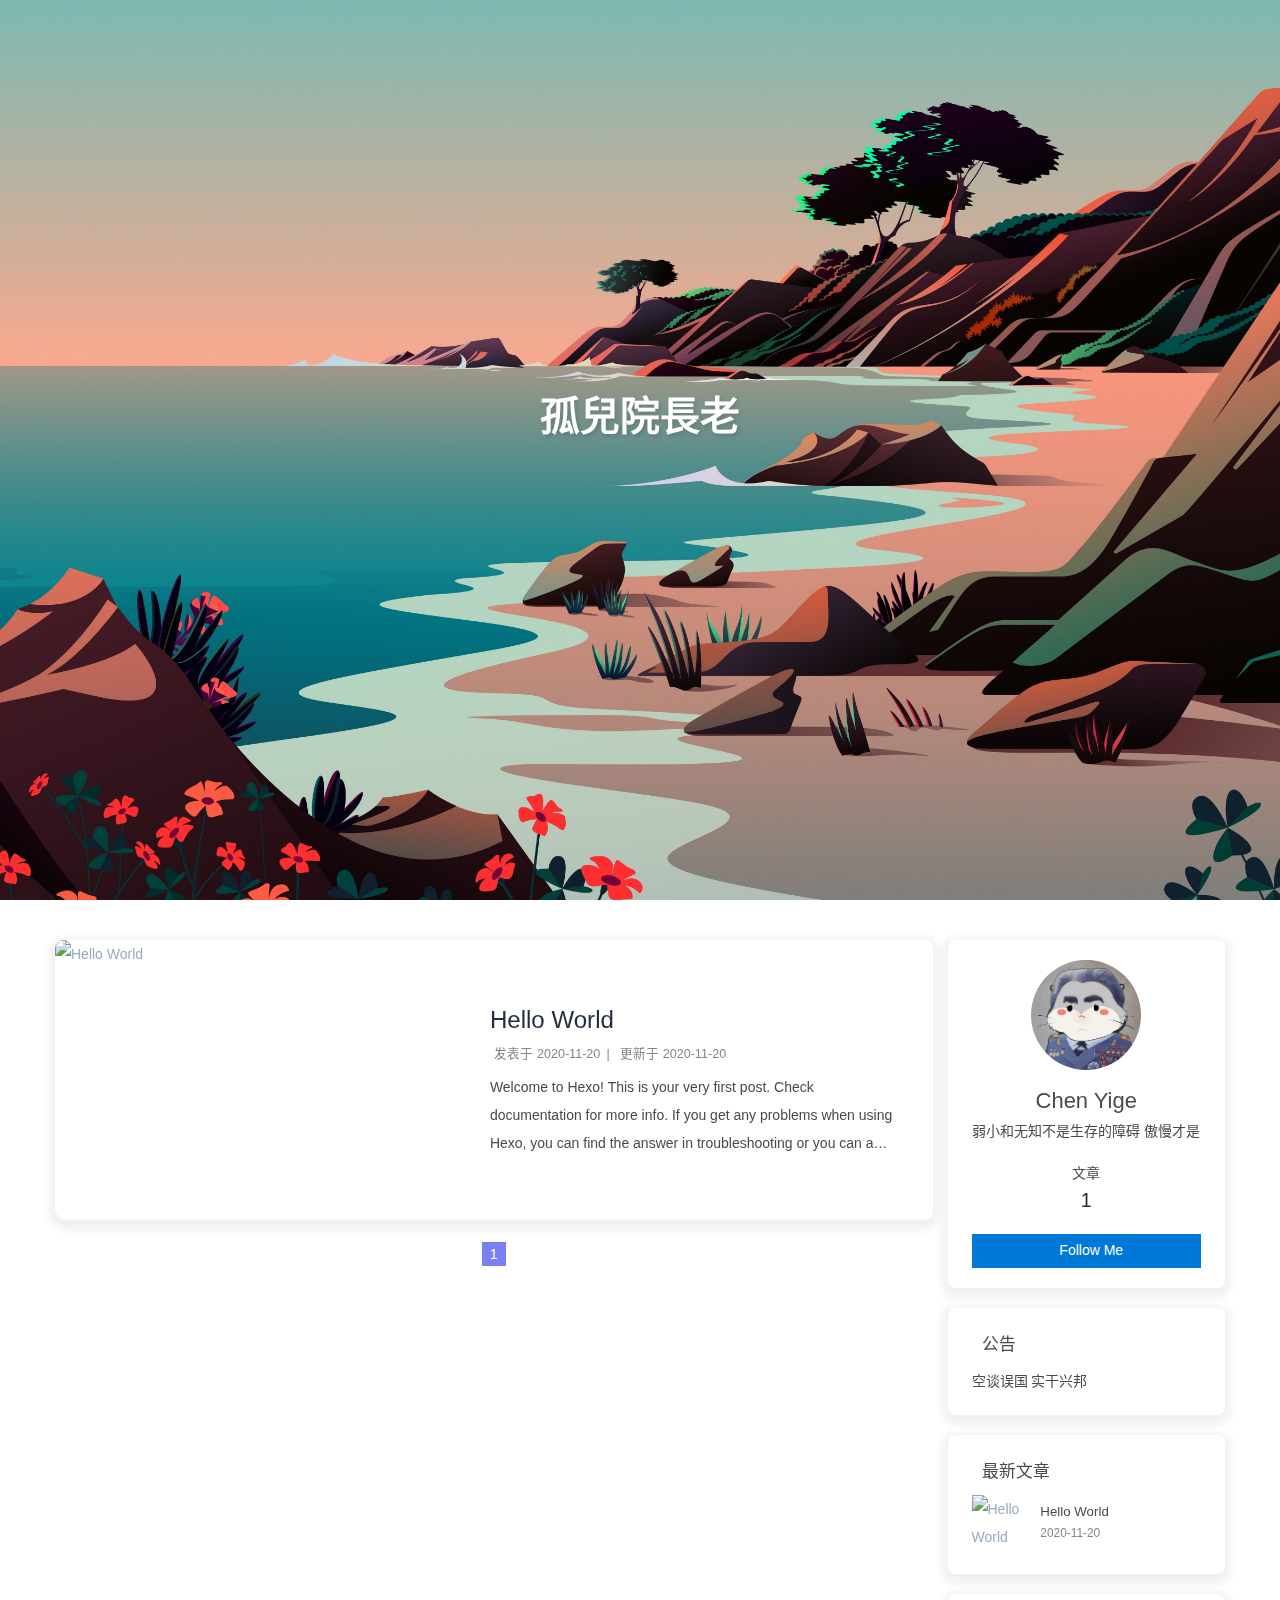
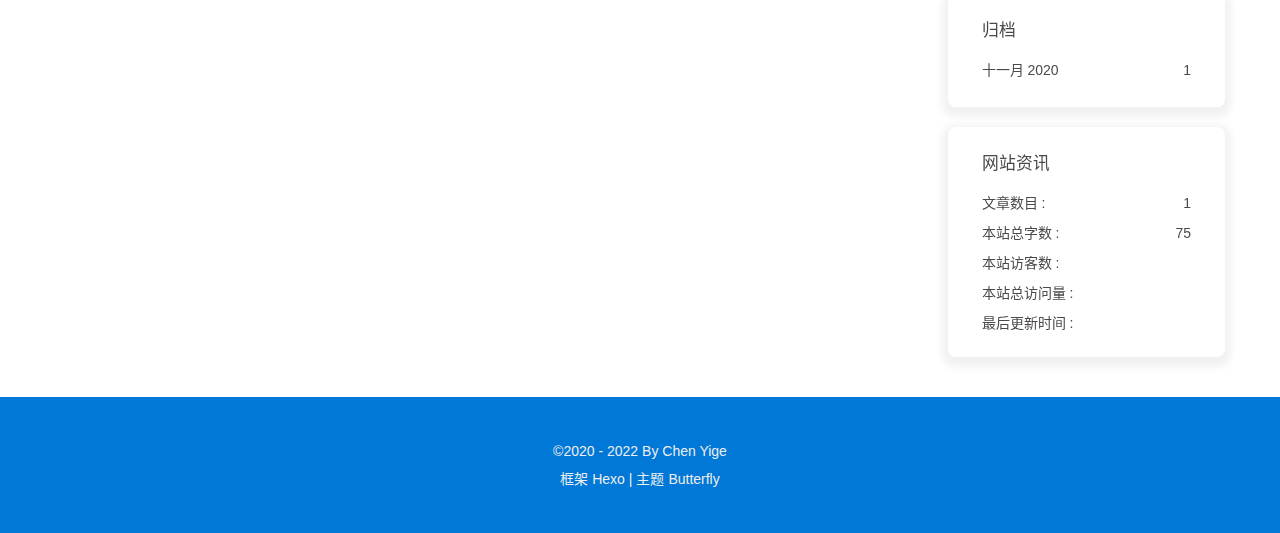
==== commit f5c41b6c: "Site updated: 2022-01-20 21:15:00" ====
--- a/index.html
+++ b/index.html
@@ -77,7 +77,7 @@
   isHome: true,
   isHighlightShrink: true,
   isSidebar: false,
-  postUpdate: '2021-03-14 11:46:22'
+  postUpdate: '2022-01-20 21:14:44'
 }</script><noscript><style type="text/css">
   #nav {
     opacity: 1
@@ -152,10 +152,10 @@
 Deploy to remote sites$ hexo deploy
 
 More info: Deployment
-</div></div></div><nav id="pagination"><div class="pagination"><span class="page-number current">1</span></div></nav></div><div class="aside_content" id="aside_content"><div class="card-widget card-info"><div class="card-content"><div class="card-info-avatar is-center"><img class="avatar-img" src="/images/avatar.jpg" onerror="this.onerror=null;this.src='/img/friend_404.gif'" alt="avatar"/><div class="author-info__name">Chen Yige</div><div class="author-info__description">弱小和无知不是生存的障碍 傲慢才是</div></div><div class="card-info-data"><div class="card-info-data-item is-center"><a href="/archives/"><div class="headline">文章</div><div class="length_num">1</div></a></div></div><a class="button--animated" id="card-info-btn" href="mailto:cyg2100218975@qq.com"><i class="fas fa-envelope"></i><span>Follow Me</span></a></div></div><div class="sticky_layout"><div class="card-widget card-announcement"><div class="card-content"><div class="item-headline"><i class="fas fa-bullhorn card-announcement-animation"></i><span>公告</span></div><div class="announcement_content">空談誤國 實幹興邦</div></div></div><div class="card-widget card-recent-post"><div class="card-content"><div class="item-headline"><i class="fas fa-history"></i><span>最新文章</span></div><div class="aside-list"><div class="aside-list-item"><a class="thumbnail" href="/2020/11/20/hello-world/" title="Hello World"><img src="https://cdn.jsdelivr.net/npm/butterfly-extsrc@1/img/default.jpg" onerror="this.onerror=null;this.src='/img/404.jpg'" alt="Hello World"/></a><div class="content"><a class="title" href="/2020/11/20/hello-world/" title="Hello World">Hello World</a><time datetime="2020-11-20T14:07:06.507Z" title="发表于 2020-11-20 22:07:06">2020-11-20</time></div></div></div></div></div><div class="card-widget card-archives"><div class="card-content"><div class="item-headline"><i class="fas fa-archive"></i><span>归档</span></div><ul class="card-archive-list"><li class="card-archive-list-item"><a class="card-archive-list-link" href="/archives/2020/11/"><span class="card-archive-list-date">十一月 2020</span><span class="card-archive-list-count">1</span></a></li></ul></div></div><div class="card-widget card-webinfo"><div class="card-content"><div class="item-headline"><i class="fas fa-chart-line"></i><span>网站资讯</span></div><div class="webinfo"><div class="webinfo-item"><div class="item-name">文章数目 :</div><div class="item-count">1</div></div><div class="webinfo-item"><div class="item-name">本站总字数 :</div><div class="item-count">75</div></div><div class="webinfo-item"><div class="item-name">本站访客数 :</div><div class="item-count" id="busuanzi_value_site_uv"></div></div><div class="webinfo-item"><div class="item-name">本站总访问量 :</div><div class="item-count" id="busuanzi_value_site_pv"></div></div><div class="webinfo-item"><div class="item-name">最后更新时间 :</div><div class="item-count" id="last-push-date" data-lastPushDate="2021-03-14T03:46:22.179Z"></div></div></div></div></div></div></div></main><footer id="footer"><div id="footer-wrap"><div class="copyright">&copy;2020 - 2021 By Chen Yige</div><div class="framework-info"><span>框架 </span><a target="_blank" rel="noopener" href="https://hexo.io">Hexo</a><span class="footer-separator">|</span><span>主题 </span><a target="_blank" rel="noopener" href="https://github.com/jerryc127/hexo-theme-butterfly">Butterfly</a></div></div></footer></div><section id="rightside"><div id="rightside-config-hide"><button id="darkmode" type="button" title="浅色和深色模式转换"><i class="fas fa-adjust"></i></button></div><div id="rightside-config-show"><button id="rightside_config" type="button" title="设置"><i class="fas fa-cog"></i></button><button id="go-up" type="button" title="回到顶部"><i class="fas fa-arrow-up"></i></button></div></section><div><script src="https://cdn.jsdelivr.net/npm/jquery@latest/dist/jquery.min.js"></script><script src="/js/utils.js"></script><script src="/js/main.js"></script><script src="https://cdn.jsdelivr.net/npm/@fancyapps/fancybox@latest/dist/jquery.fancybox.min.js"></script><div class="js-pjax"><script>function subtitleType () {
+</div></div></div><nav id="pagination"><div class="pagination"><span class="page-number current">1</span></div></nav></div><div class="aside_content" id="aside_content"><div class="card-widget card-info"><div class="card-content"><div class="card-info-avatar is-center"><img class="avatar-img" src="/images/avatar.jpg" onerror="this.onerror=null;this.src='/img/friend_404.gif'" alt="avatar"/><div class="author-info__name">Chen Yige</div><div class="author-info__description">弱小和无知不是生存的障碍 傲慢才是</div></div><div class="card-info-data"><div class="card-info-data-item is-center"><a href="/archives/"><div class="headline">文章</div><div class="length_num">1</div></a></div></div><a class="button--animated" id="card-info-btn" href="mailto:cyg2100218975@qq.com"><i class="fas fa-envelope"></i><span>Follow Me</span></a></div></div><div class="sticky_layout"><div class="card-widget card-announcement"><div class="card-content"><div class="item-headline"><i class="fas fa-bullhorn card-announcement-animation"></i><span>公告</span></div><div class="announcement_content">空谈误国 实干兴邦</div></div></div><div class="card-widget card-recent-post"><div class="card-content"><div class="item-headline"><i class="fas fa-history"></i><span>最新文章</span></div><div class="aside-list"><div class="aside-list-item"><a class="thumbnail" href="/2020/11/20/hello-world/" title="Hello World"><img src="https://cdn.jsdelivr.net/npm/butterfly-extsrc@1/img/default.jpg" onerror="this.onerror=null;this.src='/img/404.jpg'" alt="Hello World"/></a><div class="content"><a class="title" href="/2020/11/20/hello-world/" title="Hello World">Hello World</a><time datetime="2020-11-20T14:07:06.507Z" title="发表于 2020-11-20 22:07:06">2020-11-20</time></div></div></div></div></div><div class="card-widget card-archives"><div class="card-content"><div class="item-headline"><i class="fas fa-archive"></i><span>归档</span></div><ul class="card-archive-list"><li class="card-archive-list-item"><a class="card-archive-list-link" href="/archives/2020/11/"><span class="card-archive-list-date">十一月 2020</span><span class="card-archive-list-count">1</span></a></li></ul></div></div><div class="card-widget card-webinfo"><div class="card-content"><div class="item-headline"><i class="fas fa-chart-line"></i><span>网站资讯</span></div><div class="webinfo"><div class="webinfo-item"><div class="item-name">文章数目 :</div><div class="item-count">1</div></div><div class="webinfo-item"><div class="item-name">本站总字数 :</div><div class="item-count">75</div></div><div class="webinfo-item"><div class="item-name">本站访客数 :</div><div class="item-count" id="busuanzi_value_site_uv"></div></div><div class="webinfo-item"><div class="item-name">本站总访问量 :</div><div class="item-count" id="busuanzi_value_site_pv"></div></div><div class="webinfo-item"><div class="item-name">最后更新时间 :</div><div class="item-count" id="last-push-date" data-lastPushDate="2022-01-20T13:14:44.739Z"></div></div></div></div></div></div></div></main><footer id="footer"><div id="footer-wrap"><div class="copyright">&copy;2020 - 2022 By Chen Yige</div><div class="framework-info"><span>框架 </span><a target="_blank" rel="noopener" href="https://hexo.io">Hexo</a><span class="footer-separator">|</span><span>主题 </span><a target="_blank" rel="noopener" href="https://github.com/jerryc127/hexo-theme-butterfly">Butterfly</a></div></div></footer></div><section id="rightside"><div id="rightside-config-hide"><button id="darkmode" type="button" title="浅色和深色模式转换"><i class="fas fa-adjust"></i></button></div><div id="rightside-config-show"><button id="rightside_config" type="button" title="设置"><i class="fas fa-cog"></i></button><button id="go-up" type="button" title="回到顶部"><i class="fas fa-arrow-up"></i></button></div></section><div><script src="https://cdn.jsdelivr.net/npm/jquery@latest/dist/jquery.min.js"></script><script src="/js/utils.js"></script><script src="/js/main.js"></script><script src="https://cdn.jsdelivr.net/npm/@fancyapps/fancybox@latest/dist/jquery.fancybox.min.js"></script><div class="js-pjax"><script>function subtitleType () {
   if (true) { 
     var typed = new Typed("#subtitle", {
-      strings: "日拱一卒 功不唐捐,Always believe that something wonderful is about to happen".split(","),
+      strings: "日拱一卒 功不唐捐".split(","),
       startDelay: 300,
       typeSpeed: 150,
       loop: true,
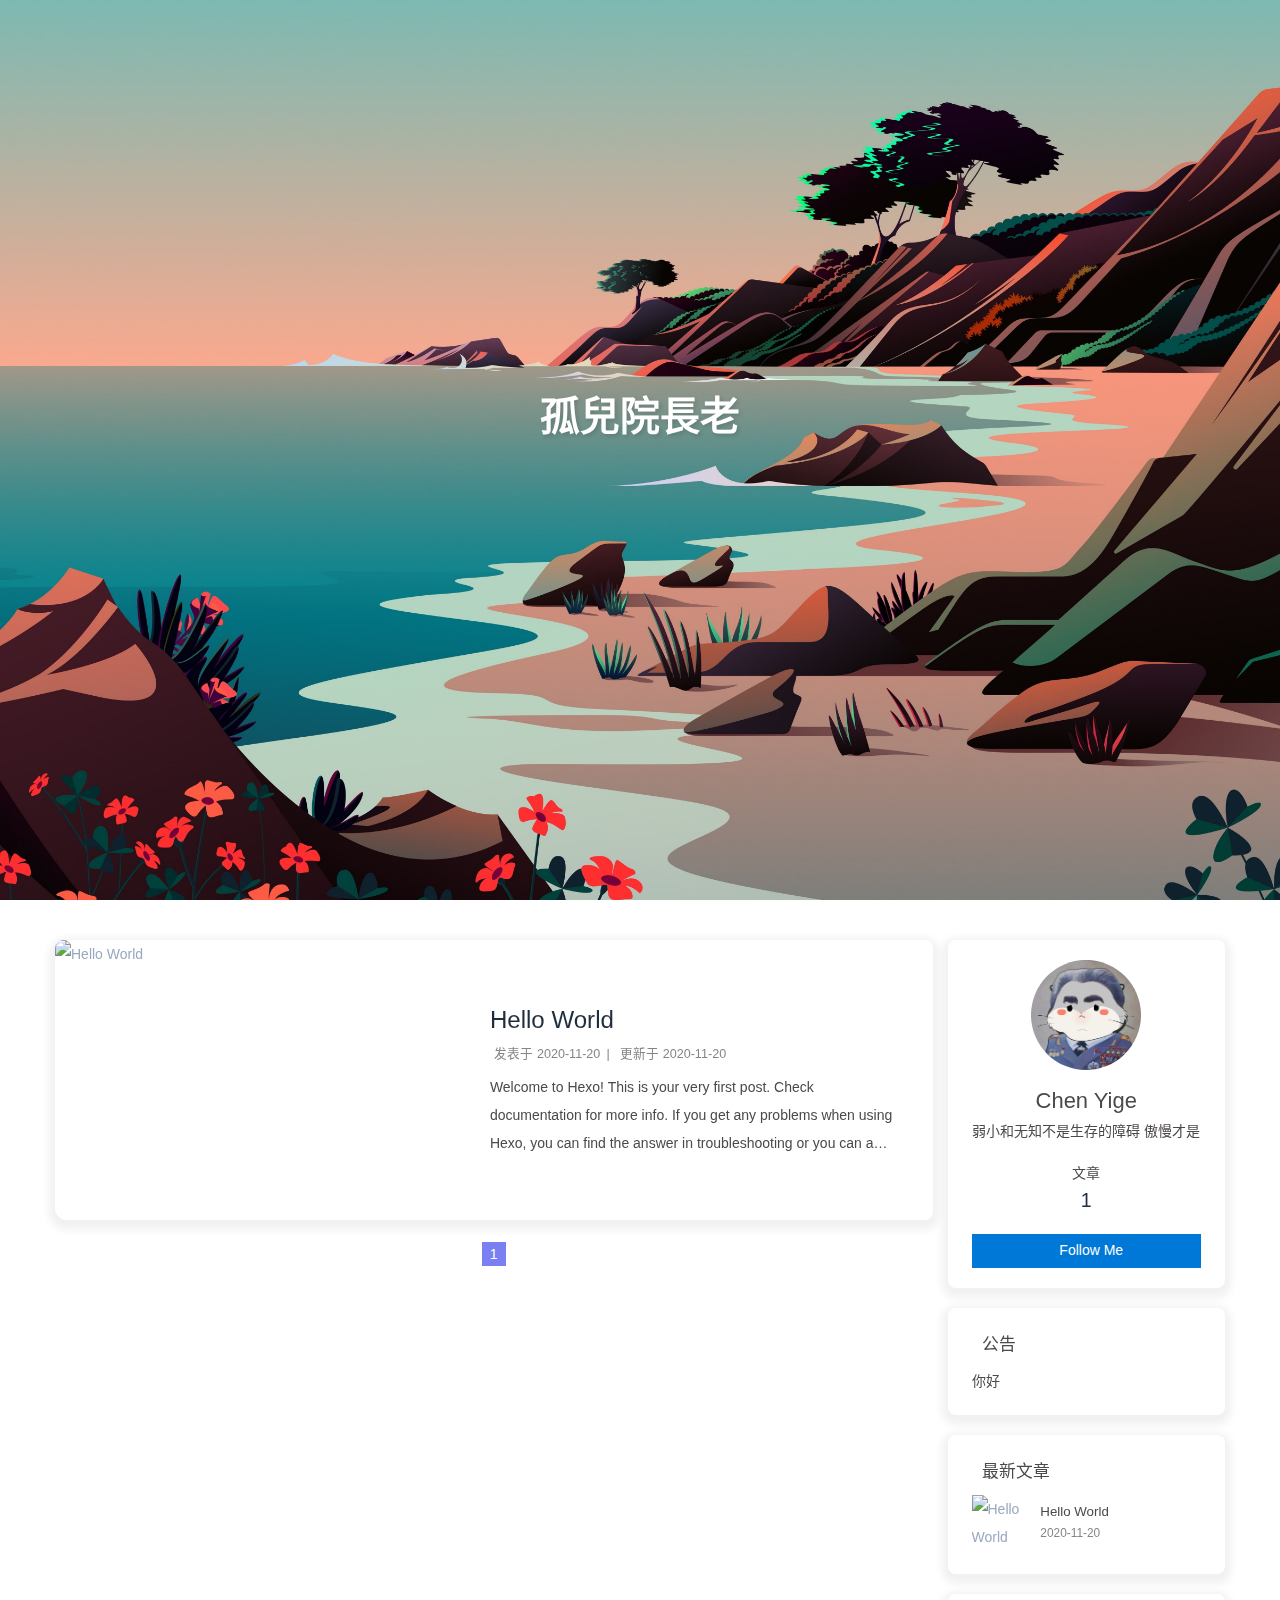
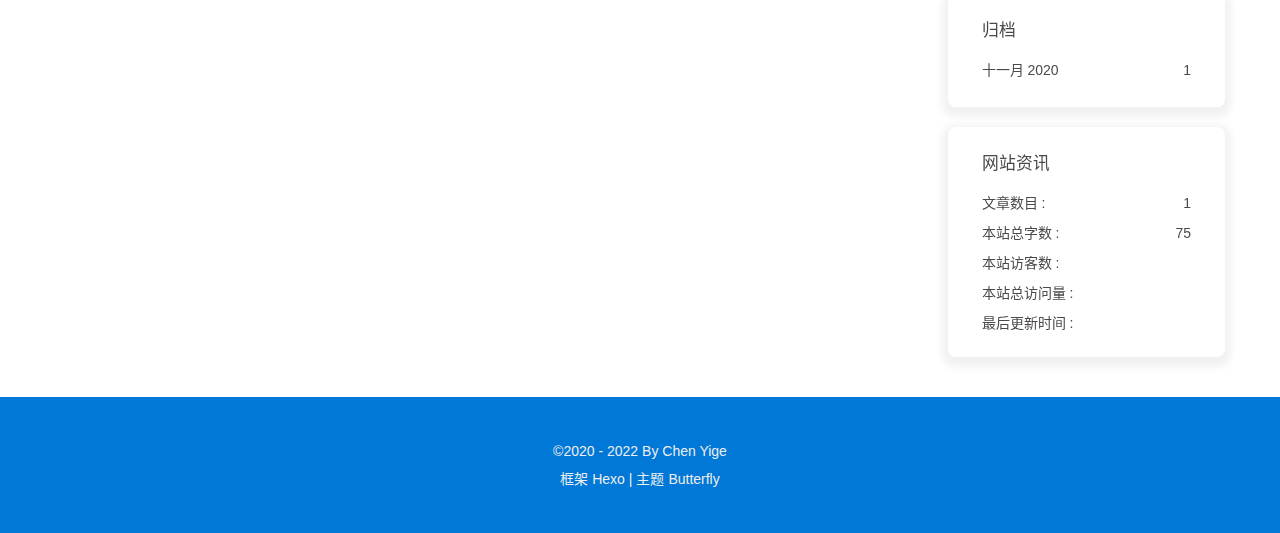
==== commit 4f1a1e08: "Site updated: 2022-01-20 21:26:02" ====
--- a/index.html
+++ b/index.html
@@ -77,7 +77,7 @@
   isHome: true,
   isHighlightShrink: true,
   isSidebar: false,
-  postUpdate: '2022-01-20 21:14:44'
+  postUpdate: '2022-01-20 21:26:00'
 }</script><noscript><style type="text/css">
   #nav {
     opacity: 1
@@ -152,7 +152,7 @@
 Deploy to remote sites$ hexo deploy
 
 More info: Deployment
-</div></div></div><nav id="pagination"><div class="pagination"><span class="page-number current">1</span></div></nav></div><div class="aside_content" id="aside_content"><div class="card-widget card-info"><div class="card-content"><div class="card-info-avatar is-center"><img class="avatar-img" src="/images/avatar.jpg" onerror="this.onerror=null;this.src='/img/friend_404.gif'" alt="avatar"/><div class="author-info__name">Chen Yige</div><div class="author-info__description">弱小和无知不是生存的障碍 傲慢才是</div></div><div class="card-info-data"><div class="card-info-data-item is-center"><a href="/archives/"><div class="headline">文章</div><div class="length_num">1</div></a></div></div><a class="button--animated" id="card-info-btn" href="mailto:cyg2100218975@qq.com"><i class="fas fa-envelope"></i><span>Follow Me</span></a></div></div><div class="sticky_layout"><div class="card-widget card-announcement"><div class="card-content"><div class="item-headline"><i class="fas fa-bullhorn card-announcement-animation"></i><span>公告</span></div><div class="announcement_content">空谈误国 实干兴邦</div></div></div><div class="card-widget card-recent-post"><div class="card-content"><div class="item-headline"><i class="fas fa-history"></i><span>最新文章</span></div><div class="aside-list"><div class="aside-list-item"><a class="thumbnail" href="/2020/11/20/hello-world/" title="Hello World"><img src="https://cdn.jsdelivr.net/npm/butterfly-extsrc@1/img/default.jpg" onerror="this.onerror=null;this.src='/img/404.jpg'" alt="Hello World"/></a><div class="content"><a class="title" href="/2020/11/20/hello-world/" title="Hello World">Hello World</a><time datetime="2020-11-20T14:07:06.507Z" title="发表于 2020-11-20 22:07:06">2020-11-20</time></div></div></div></div></div><div class="card-widget card-archives"><div class="card-content"><div class="item-headline"><i class="fas fa-archive"></i><span>归档</span></div><ul class="card-archive-list"><li class="card-archive-list-item"><a class="card-archive-list-link" href="/archives/2020/11/"><span class="card-archive-list-date">十一月 2020</span><span class="card-archive-list-count">1</span></a></li></ul></div></div><div class="card-widget card-webinfo"><div class="card-content"><div class="item-headline"><i class="fas fa-chart-line"></i><span>网站资讯</span></div><div class="webinfo"><div class="webinfo-item"><div class="item-name">文章数目 :</div><div class="item-count">1</div></div><div class="webinfo-item"><div class="item-name">本站总字数 :</div><div class="item-count">75</div></div><div class="webinfo-item"><div class="item-name">本站访客数 :</div><div class="item-count" id="busuanzi_value_site_uv"></div></div><div class="webinfo-item"><div class="item-name">本站总访问量 :</div><div class="item-count" id="busuanzi_value_site_pv"></div></div><div class="webinfo-item"><div class="item-name">最后更新时间 :</div><div class="item-count" id="last-push-date" data-lastPushDate="2022-01-20T13:14:44.739Z"></div></div></div></div></div></div></div></main><footer id="footer"><div id="footer-wrap"><div class="copyright">&copy;2020 - 2022 By Chen Yige</div><div class="framework-info"><span>框架 </span><a target="_blank" rel="noopener" href="https://hexo.io">Hexo</a><span class="footer-separator">|</span><span>主题 </span><a target="_blank" rel="noopener" href="https://github.com/jerryc127/hexo-theme-butterfly">Butterfly</a></div></div></footer></div><section id="rightside"><div id="rightside-config-hide"><button id="darkmode" type="button" title="浅色和深色模式转换"><i class="fas fa-adjust"></i></button></div><div id="rightside-config-show"><button id="rightside_config" type="button" title="设置"><i class="fas fa-cog"></i></button><button id="go-up" type="button" title="回到顶部"><i class="fas fa-arrow-up"></i></button></div></section><div><script src="https://cdn.jsdelivr.net/npm/jquery@latest/dist/jquery.min.js"></script><script src="/js/utils.js"></script><script src="/js/main.js"></script><script src="https://cdn.jsdelivr.net/npm/@fancyapps/fancybox@latest/dist/jquery.fancybox.min.js"></script><div class="js-pjax"><script>function subtitleType () {
+</div></div></div><nav id="pagination"><div class="pagination"><span class="page-number current">1</span></div></nav></div><div class="aside_content" id="aside_content"><div class="card-widget card-info"><div class="card-content"><div class="card-info-avatar is-center"><img class="avatar-img" src="/images/avatar.jpg" onerror="this.onerror=null;this.src='/img/friend_404.gif'" alt="avatar"/><div class="author-info__name">Chen Yige</div><div class="author-info__description">弱小和无知不是生存的障碍 傲慢才是</div></div><div class="card-info-data"><div class="card-info-data-item is-center"><a href="/archives/"><div class="headline">文章</div><div class="length_num">1</div></a></div></div><a class="button--animated" id="card-info-btn" href="mailto:cyg2100218975@qq.com"><i class="fas fa-envelope"></i><span>Follow Me</span></a></div></div><div class="sticky_layout"><div class="card-widget card-announcement"><div class="card-content"><div class="item-headline"><i class="fas fa-bullhorn card-announcement-animation"></i><span>公告</span></div><div class="announcement_content">你好</div></div></div><div class="card-widget card-recent-post"><div class="card-content"><div class="item-headline"><i class="fas fa-history"></i><span>最新文章</span></div><div class="aside-list"><div class="aside-list-item"><a class="thumbnail" href="/2020/11/20/hello-world/" title="Hello World"><img src="https://cdn.jsdelivr.net/npm/butterfly-extsrc@1/img/default.jpg" onerror="this.onerror=null;this.src='/img/404.jpg'" alt="Hello World"/></a><div class="content"><a class="title" href="/2020/11/20/hello-world/" title="Hello World">Hello World</a><time datetime="2020-11-20T14:07:06.507Z" title="发表于 2020-11-20 22:07:06">2020-11-20</time></div></div></div></div></div><div class="card-widget card-archives"><div class="card-content"><div class="item-headline"><i class="fas fa-archive"></i><span>归档</span></div><ul class="card-archive-list"><li class="card-archive-list-item"><a class="card-archive-list-link" href="/archives/2020/11/"><span class="card-archive-list-date">十一月 2020</span><span class="card-archive-list-count">1</span></a></li></ul></div></div><div class="card-widget card-webinfo"><div class="card-content"><div class="item-headline"><i class="fas fa-chart-line"></i><span>网站资讯</span></div><div class="webinfo"><div class="webinfo-item"><div class="item-name">文章数目 :</div><div class="item-count">1</div></div><div class="webinfo-item"><div class="item-name">本站总字数 :</div><div class="item-count">75</div></div><div class="webinfo-item"><div class="item-name">本站访客数 :</div><div class="item-count" id="busuanzi_value_site_uv"></div></div><div class="webinfo-item"><div class="item-name">本站总访问量 :</div><div class="item-count" id="busuanzi_value_site_pv"></div></div><div class="webinfo-item"><div class="item-name">最后更新时间 :</div><div class="item-count" id="last-push-date" data-lastPushDate="2022-01-20T13:26:00.887Z"></div></div></div></div></div></div></div></main><footer id="footer"><div id="footer-wrap"><div class="copyright">&copy;2020 - 2022 By Chen Yige</div><div class="framework-info"><span>框架 </span><a target="_blank" rel="noopener" href="https://hexo.io">Hexo</a><span class="footer-separator">|</span><span>主题 </span><a target="_blank" rel="noopener" href="https://github.com/jerryc127/hexo-theme-butterfly">Butterfly</a></div></div></footer></div><section id="rightside"><div id="rightside-config-hide"><button id="darkmode" type="button" title="浅色和深色模式转换"><i class="fas fa-adjust"></i></button></div><div id="rightside-config-show"><button id="rightside_config" type="button" title="设置"><i class="fas fa-cog"></i></button><button id="go-up" type="button" title="回到顶部"><i class="fas fa-arrow-up"></i></button></div></section><div><script src="https://cdn.jsdelivr.net/npm/jquery@latest/dist/jquery.min.js"></script><script src="/js/utils.js"></script><script src="/js/main.js"></script><script src="https://cdn.jsdelivr.net/npm/@fancyapps/fancybox@latest/dist/jquery.fancybox.min.js"></script><div class="js-pjax"><script>function subtitleType () {
   if (true) { 
     var typed = new Typed("#subtitle", {
       strings: "日拱一卒 功不唐捐".split(","),
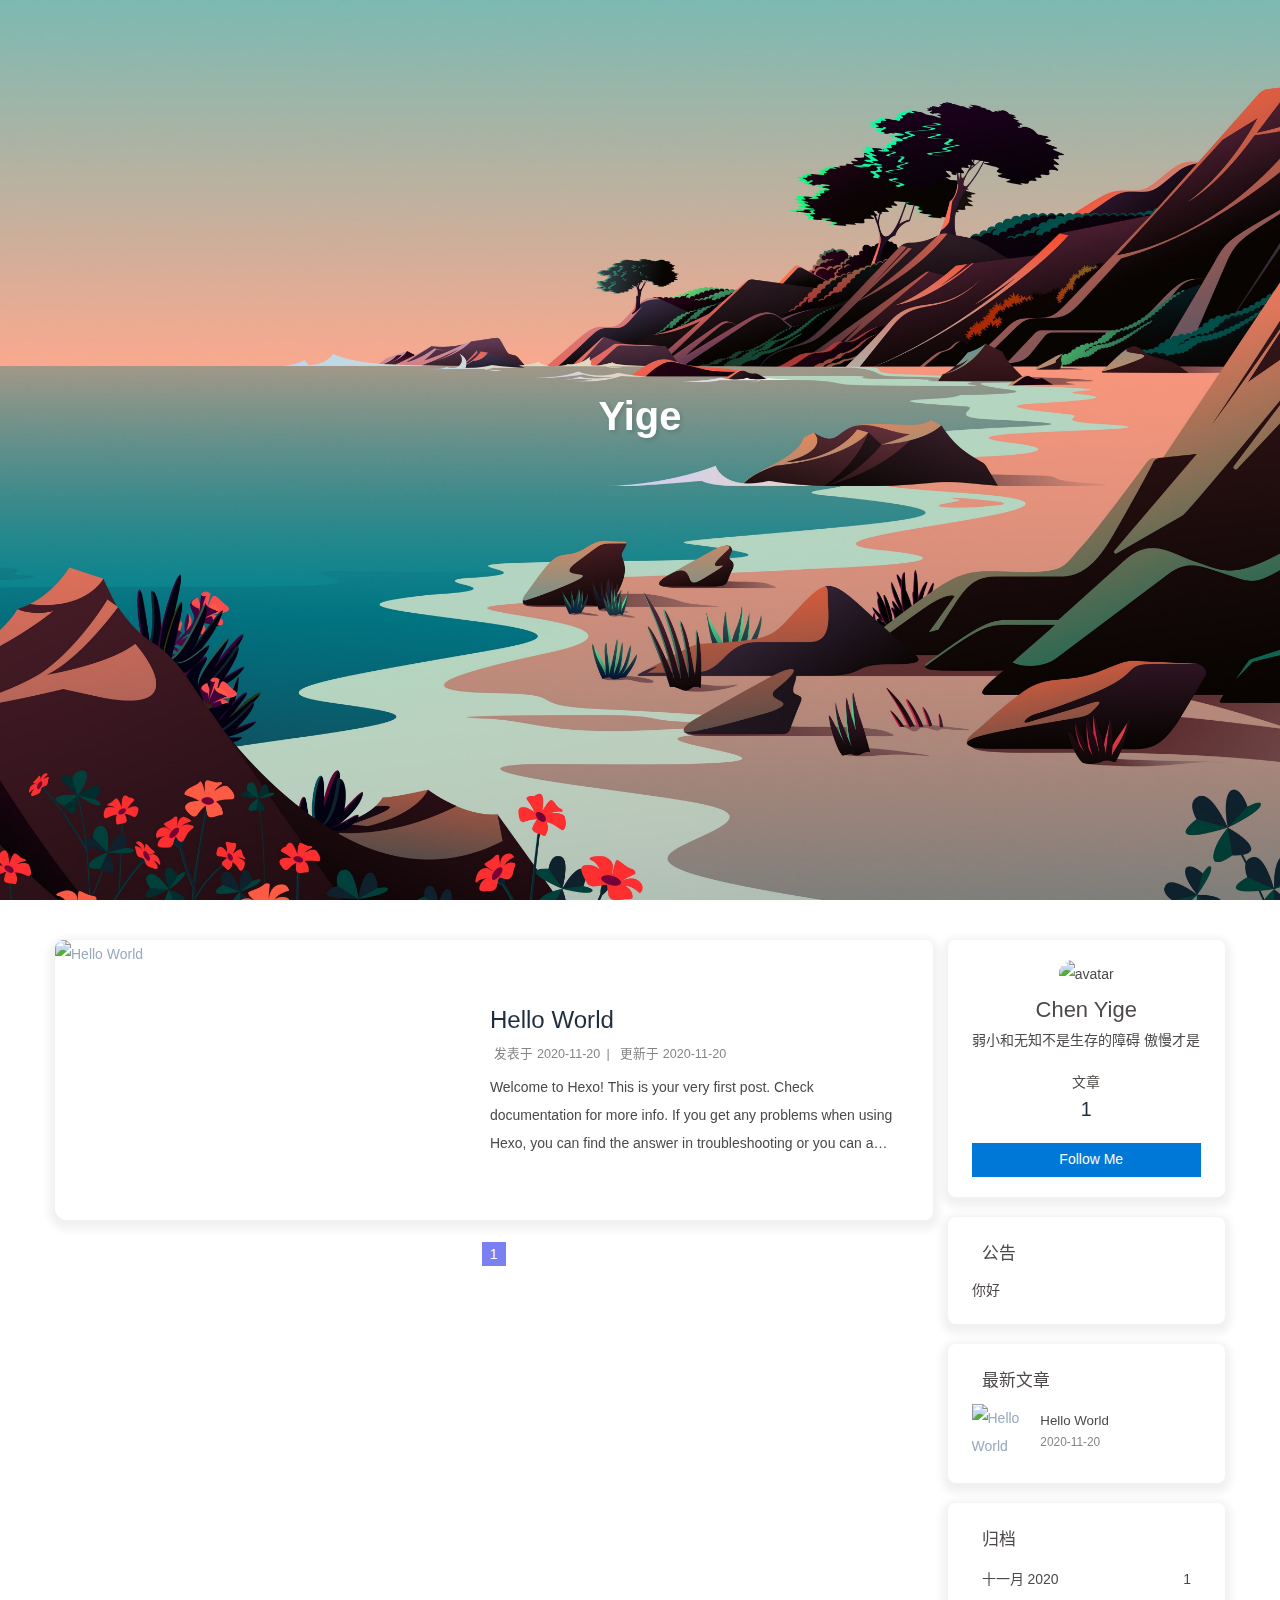
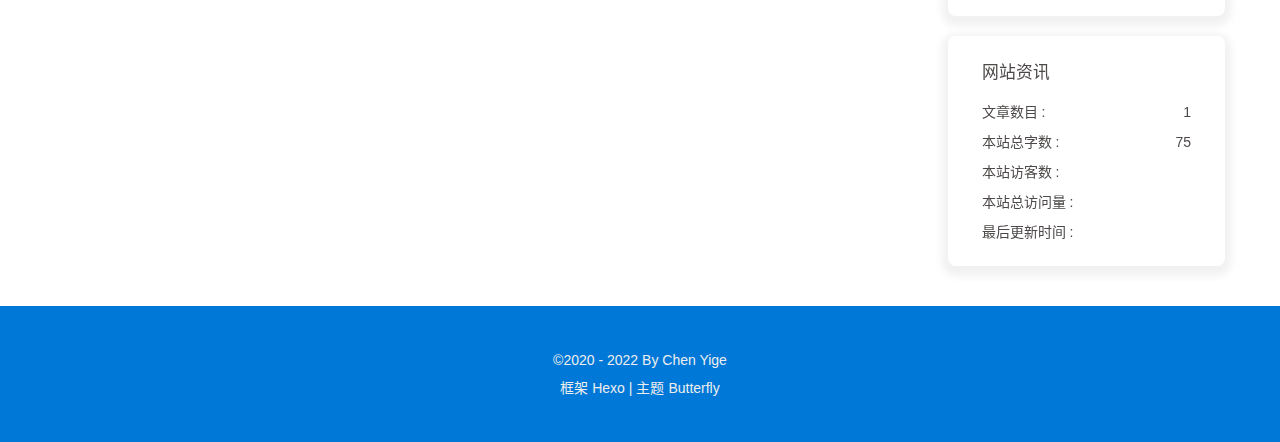
==== commit f2f66348: "Site updated: 2022-01-21 23:10:38" ====
--- a/index.html
+++ b/index.html
@@ -1,14 +1,14 @@
-<!DOCTYPE html><html lang="zh-CN" data-theme="light"><head><meta charset="UTF-8"><meta http-equiv="X-UA-Compatible" content="IE=edge"><meta name="viewport" content="width=device-width,initial-scale=1"><title>孤兒院長老</title><meta name="author" content="Chen Yige"><meta name="copyright" content="Chen Yige"><meta name="format-detection" content="telephone=no"><meta name="theme-color" content="#ffffff"><meta http-equiv="Cache-Control" content="no-transform"><meta http-equiv="Cache-Control" content="no-siteapp"><meta name="description" content="弱小和无知不是生存的障碍 傲慢才是">
+<!DOCTYPE html><html lang="zh-CN" data-theme="light"><head><meta charset="UTF-8"><meta http-equiv="X-UA-Compatible" content="IE=edge"><meta name="viewport" content="width=device-width,initial-scale=1"><title>Yige</title><meta name="author" content="Chen Yige"><meta name="copyright" content="Chen Yige"><meta name="format-detection" content="telephone=no"><meta name="theme-color" content="#ffffff"><meta http-equiv="Cache-Control" content="no-transform"><meta http-equiv="Cache-Control" content="no-siteapp"><meta name="description" content="弱小和无知不是生存的障碍 傲慢才是">
 <meta property="og:type" content="website">
-<meta property="og:title" content="孤兒院長老">
+<meta property="og:title" content="Yige">
 <meta property="og:url" content="http://example.com/index.html">
-<meta property="og:site_name" content="孤兒院長老">
+<meta property="og:site_name" content="Yige">
 <meta property="og:description" content="弱小和无知不是生存的障碍 傲慢才是">
 <meta property="og:locale" content="zh_CN">
-<meta property="og:image" content="http://example.com/images/avatar.jpg">
+<meta property="og:image" content="http://example.com/images/avatarq.jpg">
 <meta property="article:author" content="Chen Yige">
 <meta name="twitter:card" content="summary">
-<meta name="twitter:image" content="http://example.com/images/avatar.jpg"><link rel="shortcut icon" href="/images/avatar2.jpg"><link rel="canonical" href="http://example.com/"><link rel="preconnect" href="//cdn.jsdelivr.net"/><link rel="preconnect" href="//busuanzi.ibruce.info"/><link rel="stylesheet" href="/css/index.css"><link rel="stylesheet" href="https://cdn.jsdelivr.net/npm/@fortawesome/fontawesome-free/css/all.min.css"><link rel="stylesheet" href="https://cdn.jsdelivr.net/npm/@fancyapps/fancybox@latest/dist/jquery.fancybox.min.css"><script>var GLOBAL_CONFIG = { 
+<meta name="twitter:image" content="http://example.com/images/avatarq.jpg"><link rel="shortcut icon" href="/images/avatar2.jpg"><link rel="canonical" href="http://example.com/"><link rel="preconnect" href="//cdn.jsdelivr.net"/><link rel="preconnect" href="//busuanzi.ibruce.info"/><link rel="stylesheet" href="/css/index.css"><link rel="stylesheet" href="https://cdn.jsdelivr.net/npm/@fortawesome/fontawesome-free/css/all.min.css"><link rel="stylesheet" href="https://cdn.jsdelivr.net/npm/@fancyapps/fancybox@latest/dist/jquery.fancybox.min.css"><script>var GLOBAL_CONFIG = { 
   root: '/',
   hexoversion: '5.2.0',
   algolia: undefined,
@@ -77,7 +77,7 @@
   isHome: true,
   isHighlightShrink: true,
   isSidebar: false,
-  postUpdate: '2022-01-20 21:26:00'
+  postUpdate: '2022-01-21 22:52:22'
 }</script><noscript><style type="text/css">
   #nav {
     opacity: 1
@@ -139,7 +139,7 @@
     if (t === 'dark') activateDarkMode()
     else if (t === 'light') activateLightMode()
   }
-})()</script><meta name="generator" content="Hexo 5.2.0"></head><body><div id="mobile-sidebar"><div id="menu_mask"></div><div id="mobile-sidebar-menus"><div class="mobile_author_icon"><img class="avatar-img" src="/images/avatar.jpg" onerror="onerror=null;src='/img/friend_404.gif'" alt="avatar"/></div><div class="mobile_post_data"><div class="mobile_data_item is-center"><div class="mobile_data_link"><a href="/archives/"><div class="headline">文章</div><div class="length_num">1</div></a></div></div></div><hr/><div class="menus_items"><div class="menus_item"><a class="site-page" href="/"><i class="fa-fw fas fa-home"></i><span> 主页</span></a></div><div class="menus_item"><a class="site-page" href="/archives/"><i class="fa-fw fas fa-archive"></i><span> 归档</span></a></div><div class="menus_item"><a class="site-page" href="/music/"><i class="fa-fw fas fa-music"></i><span> 音乐</span></a></div><div class="menus_item"><a class="site-page" href="/resources/"><i class="fa-fw fas fa-folder"></i><span> 资源</span></a></div></div></div></div><div id="body-wrap"><div id="web_bg"></div><header class="full_page" id="page-header" style="background-image: url(/images/wallpaper.jpg)"><nav id="nav"><span id="blog_name"><a id="site-name" href="/">孤兒院長老</a></span><span id="menus"><div class="menus_items"><div class="menus_item"><a class="site-page" href="/"><i class="fa-fw fas fa-home"></i><span> 主页</span></a></div><div class="menus_item"><a class="site-page" href="/archives/"><i class="fa-fw fas fa-archive"></i><span> 归档</span></a></div><div class="menus_item"><a class="site-page" href="/music/"><i class="fa-fw fas fa-music"></i><span> 音乐</span></a></div><div class="menus_item"><a class="site-page" href="/resources/"><i class="fa-fw fas fa-folder"></i><span> 资源</span></a></div></div><span class="close" id="toggle-menu"><a class="site-page"><i class="fas fa-bars fa-fw"></i></a></span></span></nav><div id="site-info"><h1 id="site-title">孤兒院長老</h1><div id="site-subtitle"><span id="subtitle"></span></div></div><div id="scroll-down"><i class="fas fa-angle-down scroll-down-effects"></i></div></header><main class="layout_page" id="content-inner"><div class="recent-posts" id="recent-posts"><div class="recent-post-item"><div class="post_cover left_radius"><a href="/2020/11/20/hello-world/" title="Hello World">     <img class="post_bg" src="https://cdn.jsdelivr.net/npm/butterfly-extsrc@1/img/default.jpg" onerror="this.onerror=null;this.src='/img/404.jpg'" alt="Hello World"></a></div><div class="recent-post-info"><a class="article-title" href="/2020/11/20/hello-world/" title="Hello World">Hello World</a><div class="article-meta-wrap"><span class="post-meta-date"><i class="far fa-calendar-alt"></i><span class="article-meta-label">发表于</span><time class="post-meta-date-created" datetime="2020-11-20T14:07:06.507Z" title="发表于 2020-11-20 22:07:06">2020-11-20</time><span class="article-meta__separator">|</span><i class="fas fa-history"></i><span class="article-meta-label">更新于</span><time class="post-meta-date-updated" datetime="2020-11-20T14:07:06.507Z" title="更新于 2020-11-20 22:07:06">2020-11-20</time></span></div><div class="content">Welcome to Hexo! This is your very first post. Check documentation for more info. If you get any problems when using Hexo, you can find the answer in troubleshooting or you can ask me on GitHub.
+})()</script><meta name="generator" content="Hexo 5.2.0"></head><body><div id="mobile-sidebar"><div id="menu_mask"></div><div id="mobile-sidebar-menus"><div class="mobile_author_icon"><img class="avatar-img" src="/images/avatarq.jpg" onerror="onerror=null;src='/img/friend_404.gif'" alt="avatar"/></div><div class="mobile_post_data"><div class="mobile_data_item is-center"><div class="mobile_data_link"><a href="/archives/"><div class="headline">文章</div><div class="length_num">1</div></a></div></div></div><hr/><div class="menus_items"><div class="menus_item"><a class="site-page" href="/"><i class="fa-fw fas fa-home"></i><span> 主页</span></a></div><div class="menus_item"><a class="site-page" href="/archives/"><i class="fa-fw fas fa-archive"></i><span> 归档</span></a></div><div class="menus_item"><a class="site-page" href="/music/"><i class="fa-fw fas fa-music"></i><span> 音乐</span></a></div><div class="menus_item"><a class="site-page" href="/resources/"><i class="fa-fw fas fa-folder"></i><span> 资源</span></a></div></div></div></div><div id="body-wrap"><div id="web_bg"></div><header class="full_page" id="page-header" style="background-image: url(/images/wallpaper.jpg)"><nav id="nav"><span id="blog_name"><a id="site-name" href="/">Yige</a></span><span id="menus"><div class="menus_items"><div class="menus_item"><a class="site-page" href="/"><i class="fa-fw fas fa-home"></i><span> 主页</span></a></div><div class="menus_item"><a class="site-page" href="/archives/"><i class="fa-fw fas fa-archive"></i><span> 归档</span></a></div><div class="menus_item"><a class="site-page" href="/music/"><i class="fa-fw fas fa-music"></i><span> 音乐</span></a></div><div class="menus_item"><a class="site-page" href="/resources/"><i class="fa-fw fas fa-folder"></i><span> 资源</span></a></div></div><span class="close" id="toggle-menu"><a class="site-page"><i class="fas fa-bars fa-fw"></i></a></span></span></nav><div id="site-info"><h1 id="site-title">Yige</h1><div id="site-subtitle"><span id="subtitle"></span></div></div><div id="scroll-down"><i class="fas fa-angle-down scroll-down-effects"></i></div></header><main class="layout_page" id="content-inner"><div class="recent-posts" id="recent-posts"><div class="recent-post-item"><div class="post_cover left_radius"><a href="/2020/11/20/hello-world/" title="Hello World">     <img class="post_bg" src="https://cdn.jsdelivr.net/npm/butterfly-extsrc@1/img/default.jpg" onerror="this.onerror=null;this.src='/img/404.jpg'" alt="Hello World"></a></div><div class="recent-post-info"><a class="article-title" href="/2020/11/20/hello-world/" title="Hello World">Hello World</a><div class="article-meta-wrap"><span class="post-meta-date"><i class="far fa-calendar-alt"></i><span class="article-meta-label">发表于</span><time class="post-meta-date-created" datetime="2020-11-20T14:07:06.507Z" title="发表于 2020-11-20 22:07:06">2020-11-20</time><span class="article-meta__separator">|</span><i class="fas fa-history"></i><span class="article-meta-label">更新于</span><time class="post-meta-date-updated" datetime="2020-11-20T14:07:06.507Z" title="更新于 2020-11-20 22:07:06">2020-11-20</time></span></div><div class="content">Welcome to Hexo! This is your very first post. Check documentation for more info. If you get any problems when using Hexo, you can find the answer in troubleshooting or you can ask me on GitHub.
 Quick StartCreate a new post$ hexo new &quot;My New Post&quot;
 
 More info: Writing
@@ -152,7 +152,7 @@
 Deploy to remote sites$ hexo deploy
 
 More info: Deployment
-</div></div></div><nav id="pagination"><div class="pagination"><span class="page-number current">1</span></div></nav></div><div class="aside_content" id="aside_content"><div class="card-widget card-info"><div class="card-content"><div class="card-info-avatar is-center"><img class="avatar-img" src="/images/avatar.jpg" onerror="this.onerror=null;this.src='/img/friend_404.gif'" alt="avatar"/><div class="author-info__name">Chen Yige</div><div class="author-info__description">弱小和无知不是生存的障碍 傲慢才是</div></div><div class="card-info-data"><div class="card-info-data-item is-center"><a href="/archives/"><div class="headline">文章</div><div class="length_num">1</div></a></div></div><a class="button--animated" id="card-info-btn" href="mailto:cyg2100218975@qq.com"><i class="fas fa-envelope"></i><span>Follow Me</span></a></div></div><div class="sticky_layout"><div class="card-widget card-announcement"><div class="card-content"><div class="item-headline"><i class="fas fa-bullhorn card-announcement-animation"></i><span>公告</span></div><div class="announcement_content">你好</div></div></div><div class="card-widget card-recent-post"><div class="card-content"><div class="item-headline"><i class="fas fa-history"></i><span>最新文章</span></div><div class="aside-list"><div class="aside-list-item"><a class="thumbnail" href="/2020/11/20/hello-world/" title="Hello World"><img src="https://cdn.jsdelivr.net/npm/butterfly-extsrc@1/img/default.jpg" onerror="this.onerror=null;this.src='/img/404.jpg'" alt="Hello World"/></a><div class="content"><a class="title" href="/2020/11/20/hello-world/" title="Hello World">Hello World</a><time datetime="2020-11-20T14:07:06.507Z" title="发表于 2020-11-20 22:07:06">2020-11-20</time></div></div></div></div></div><div class="card-widget card-archives"><div class="card-content"><div class="item-headline"><i class="fas fa-archive"></i><span>归档</span></div><ul class="card-archive-list"><li class="card-archive-list-item"><a class="card-archive-list-link" href="/archives/2020/11/"><span class="card-archive-list-date">十一月 2020</span><span class="card-archive-list-count">1</span></a></li></ul></div></div><div class="card-widget card-webinfo"><div class="card-content"><div class="item-headline"><i class="fas fa-chart-line"></i><span>网站资讯</span></div><div class="webinfo"><div class="webinfo-item"><div class="item-name">文章数目 :</div><div class="item-count">1</div></div><div class="webinfo-item"><div class="item-name">本站总字数 :</div><div class="item-count">75</div></div><div class="webinfo-item"><div class="item-name">本站访客数 :</div><div class="item-count" id="busuanzi_value_site_uv"></div></div><div class="webinfo-item"><div class="item-name">本站总访问量 :</div><div class="item-count" id="busuanzi_value_site_pv"></div></div><div class="webinfo-item"><div class="item-name">最后更新时间 :</div><div class="item-count" id="last-push-date" data-lastPushDate="2022-01-20T13:26:00.887Z"></div></div></div></div></div></div></div></main><footer id="footer"><div id="footer-wrap"><div class="copyright">&copy;2020 - 2022 By Chen Yige</div><div class="framework-info"><span>框架 </span><a target="_blank" rel="noopener" href="https://hexo.io">Hexo</a><span class="footer-separator">|</span><span>主题 </span><a target="_blank" rel="noopener" href="https://github.com/jerryc127/hexo-theme-butterfly">Butterfly</a></div></div></footer></div><section id="rightside"><div id="rightside-config-hide"><button id="darkmode" type="button" title="浅色和深色模式转换"><i class="fas fa-adjust"></i></button></div><div id="rightside-config-show"><button id="rightside_config" type="button" title="设置"><i class="fas fa-cog"></i></button><button id="go-up" type="button" title="回到顶部"><i class="fas fa-arrow-up"></i></button></div></section><div><script src="https://cdn.jsdelivr.net/npm/jquery@latest/dist/jquery.min.js"></script><script src="/js/utils.js"></script><script src="/js/main.js"></script><script src="https://cdn.jsdelivr.net/npm/@fancyapps/fancybox@latest/dist/jquery.fancybox.min.js"></script><div class="js-pjax"><script>function subtitleType () {
+</div></div></div><nav id="pagination"><div class="pagination"><span class="page-number current">1</span></div></nav></div><div class="aside_content" id="aside_content"><div class="card-widget card-info"><div class="card-content"><div class="card-info-avatar is-center"><img class="avatar-img" src="/images/avatarq.jpg" onerror="this.onerror=null;this.src='/img/friend_404.gif'" alt="avatar"/><div class="author-info__name">Chen Yige</div><div class="author-info__description">弱小和无知不是生存的障碍 傲慢才是</div></div><div class="card-info-data"><div class="card-info-data-item is-center"><a href="/archives/"><div class="headline">文章</div><div class="length_num">1</div></a></div></div><a class="button--animated" id="card-info-btn" href="mailto:cyg2100218975@qq.com"><i class="fas fa-envelope"></i><span>Follow Me</span></a></div></div><div class="sticky_layout"><div class="card-widget card-announcement"><div class="card-content"><div class="item-headline"><i class="fas fa-bullhorn card-announcement-animation"></i><span>公告</span></div><div class="announcement_content">你好</div></div></div><div class="card-widget card-recent-post"><div class="card-content"><div class="item-headline"><i class="fas fa-history"></i><span>最新文章</span></div><div class="aside-list"><div class="aside-list-item"><a class="thumbnail" href="/2020/11/20/hello-world/" title="Hello World"><img src="https://cdn.jsdelivr.net/npm/butterfly-extsrc@1/img/default.jpg" onerror="this.onerror=null;this.src='/img/404.jpg'" alt="Hello World"/></a><div class="content"><a class="title" href="/2020/11/20/hello-world/" title="Hello World">Hello World</a><time datetime="2020-11-20T14:07:06.507Z" title="发表于 2020-11-20 22:07:06">2020-11-20</time></div></div></div></div></div><div class="card-widget card-archives"><div class="card-content"><div class="item-headline"><i class="fas fa-archive"></i><span>归档</span></div><ul class="card-archive-list"><li class="card-archive-list-item"><a class="card-archive-list-link" href="/archives/2020/11/"><span class="card-archive-list-date">十一月 2020</span><span class="card-archive-list-count">1</span></a></li></ul></div></div><div class="card-widget card-webinfo"><div class="card-content"><div class="item-headline"><i class="fas fa-chart-line"></i><span>网站资讯</span></div><div class="webinfo"><div class="webinfo-item"><div class="item-name">文章数目 :</div><div class="item-count">1</div></div><div class="webinfo-item"><div class="item-name">本站总字数 :</div><div class="item-count">75</div></div><div class="webinfo-item"><div class="item-name">本站访客数 :</div><div class="item-count" id="busuanzi_value_site_uv"></div></div><div class="webinfo-item"><div class="item-name">本站总访问量 :</div><div class="item-count" id="busuanzi_value_site_pv"></div></div><div class="webinfo-item"><div class="item-name">最后更新时间 :</div><div class="item-count" id="last-push-date" data-lastPushDate="2022-01-21T14:52:22.719Z"></div></div></div></div></div></div></div></main><footer id="footer"><div id="footer-wrap"><div class="copyright">&copy;2020 - 2022 By Chen Yige</div><div class="framework-info"><span>框架 </span><a target="_blank" rel="noopener" href="https://hexo.io">Hexo</a><span class="footer-separator">|</span><span>主题 </span><a target="_blank" rel="noopener" href="https://github.com/jerryc127/hexo-theme-butterfly">Butterfly</a></div></div></footer></div><section id="rightside"><div id="rightside-config-hide"><button id="darkmode" type="button" title="浅色和深色模式转换"><i class="fas fa-adjust"></i></button></div><div id="rightside-config-show"><button id="rightside_config" type="button" title="设置"><i class="fas fa-cog"></i></button><button id="go-up" type="button" title="回到顶部"><i class="fas fa-arrow-up"></i></button></div></section><div><script src="https://cdn.jsdelivr.net/npm/jquery@latest/dist/jquery.min.js"></script><script src="/js/utils.js"></script><script src="/js/main.js"></script><script src="https://cdn.jsdelivr.net/npm/@fancyapps/fancybox@latest/dist/jquery.fancybox.min.js"></script><div class="js-pjax"><script>function subtitleType () {
   if (true) { 
     var typed = new Typed("#subtitle", {
       strings: "日拱一卒 功不唐捐".split(","),
